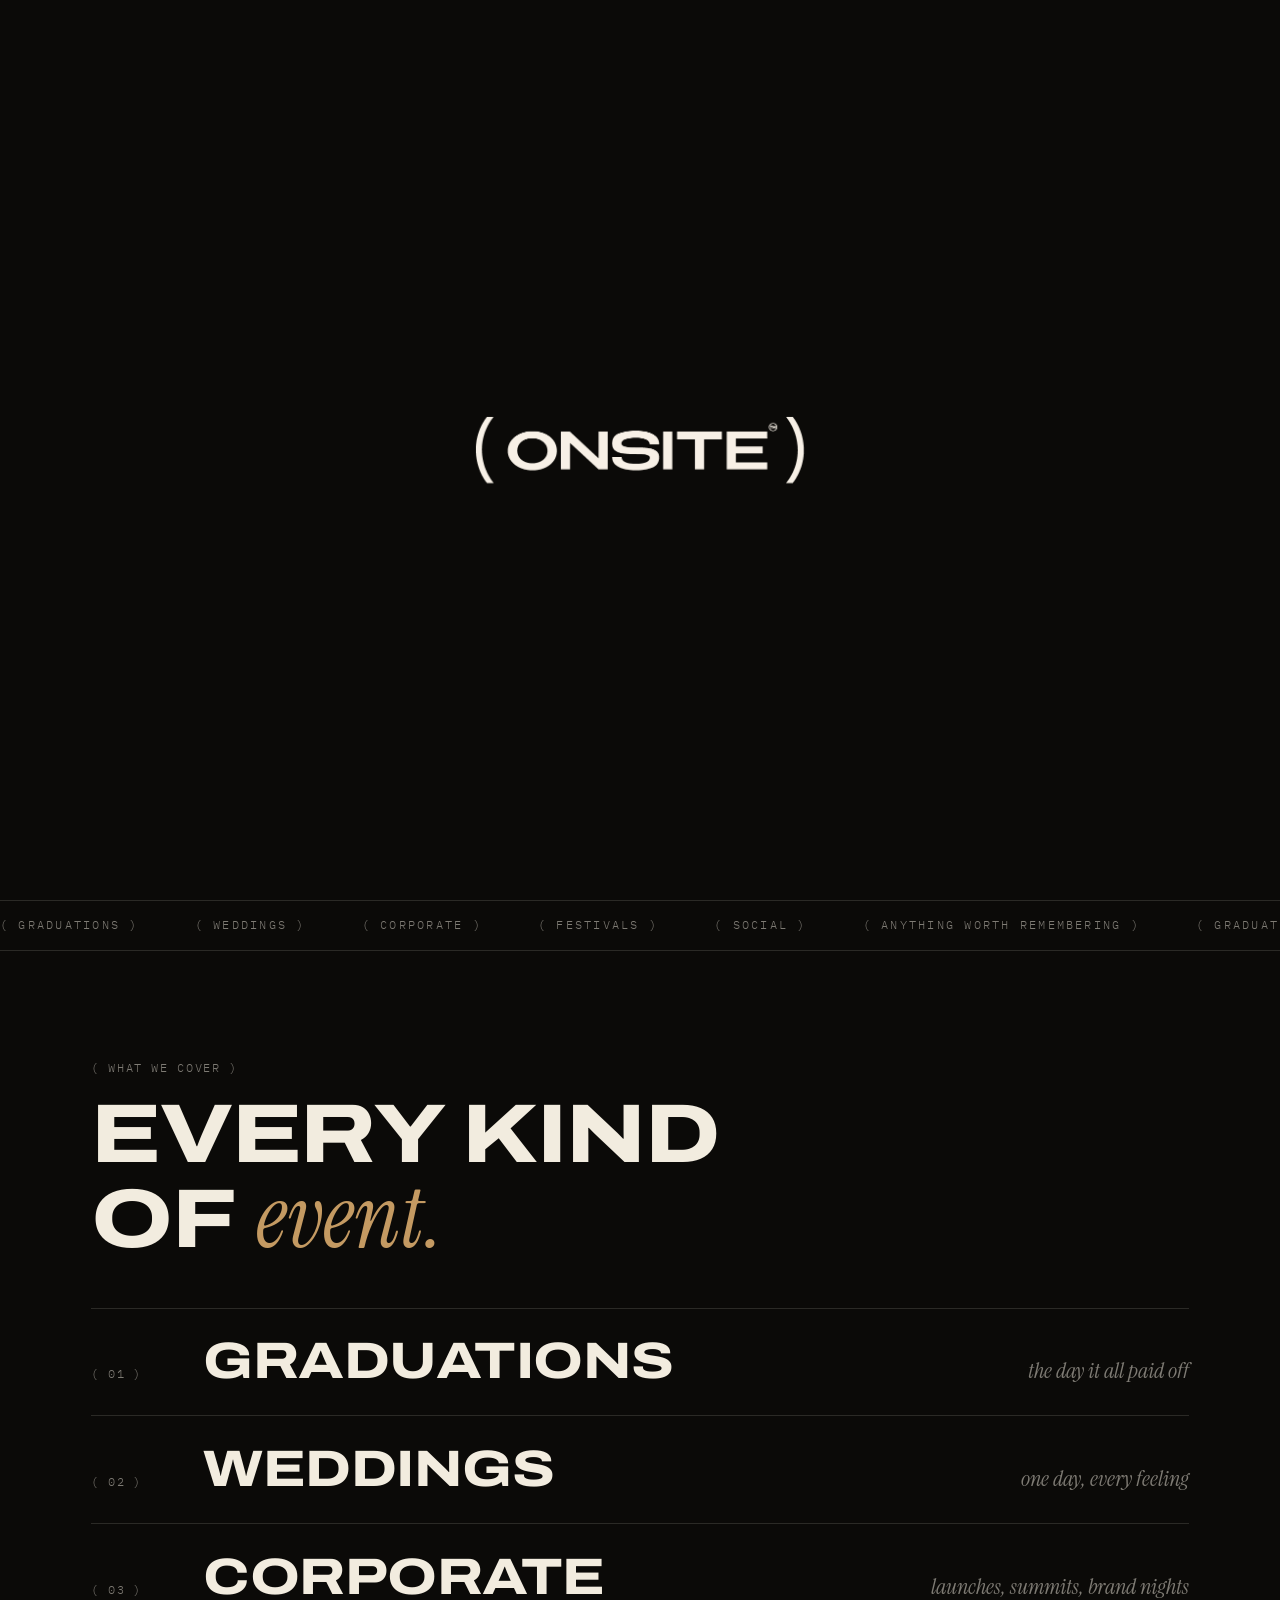
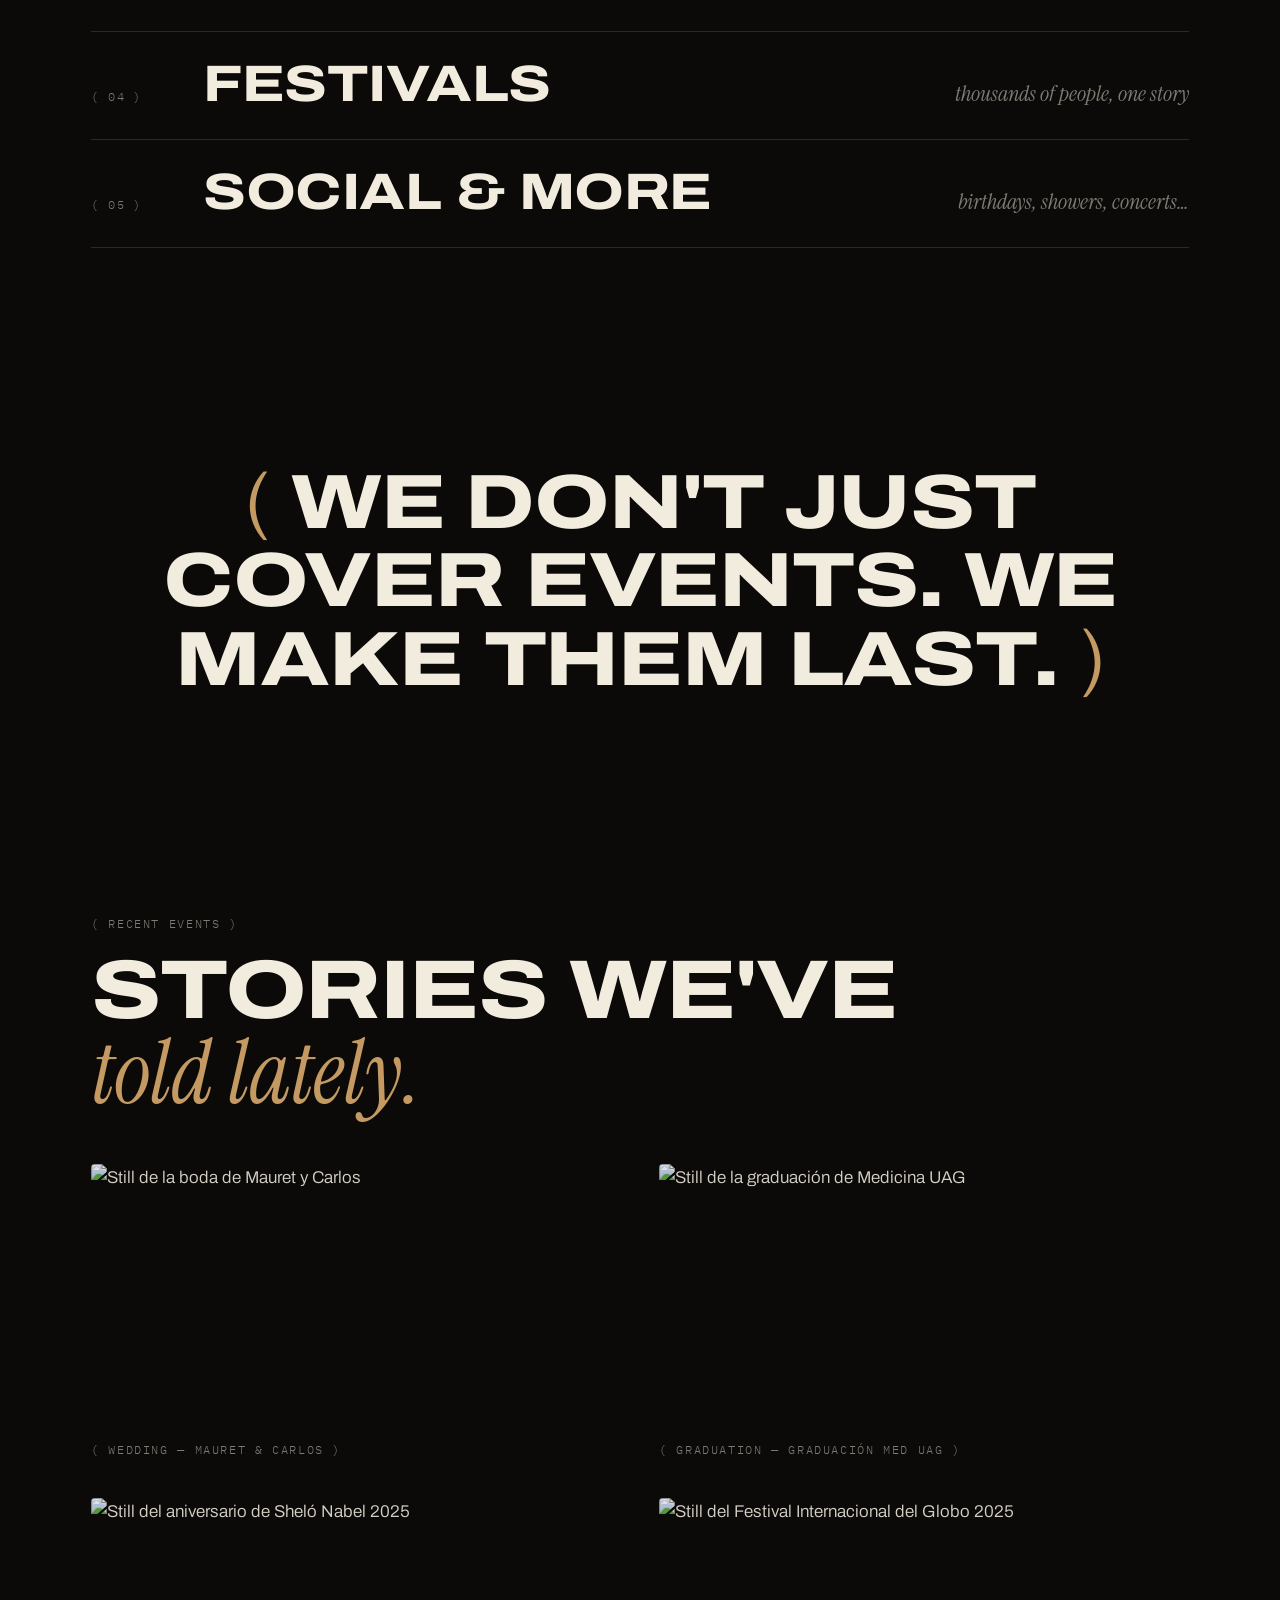
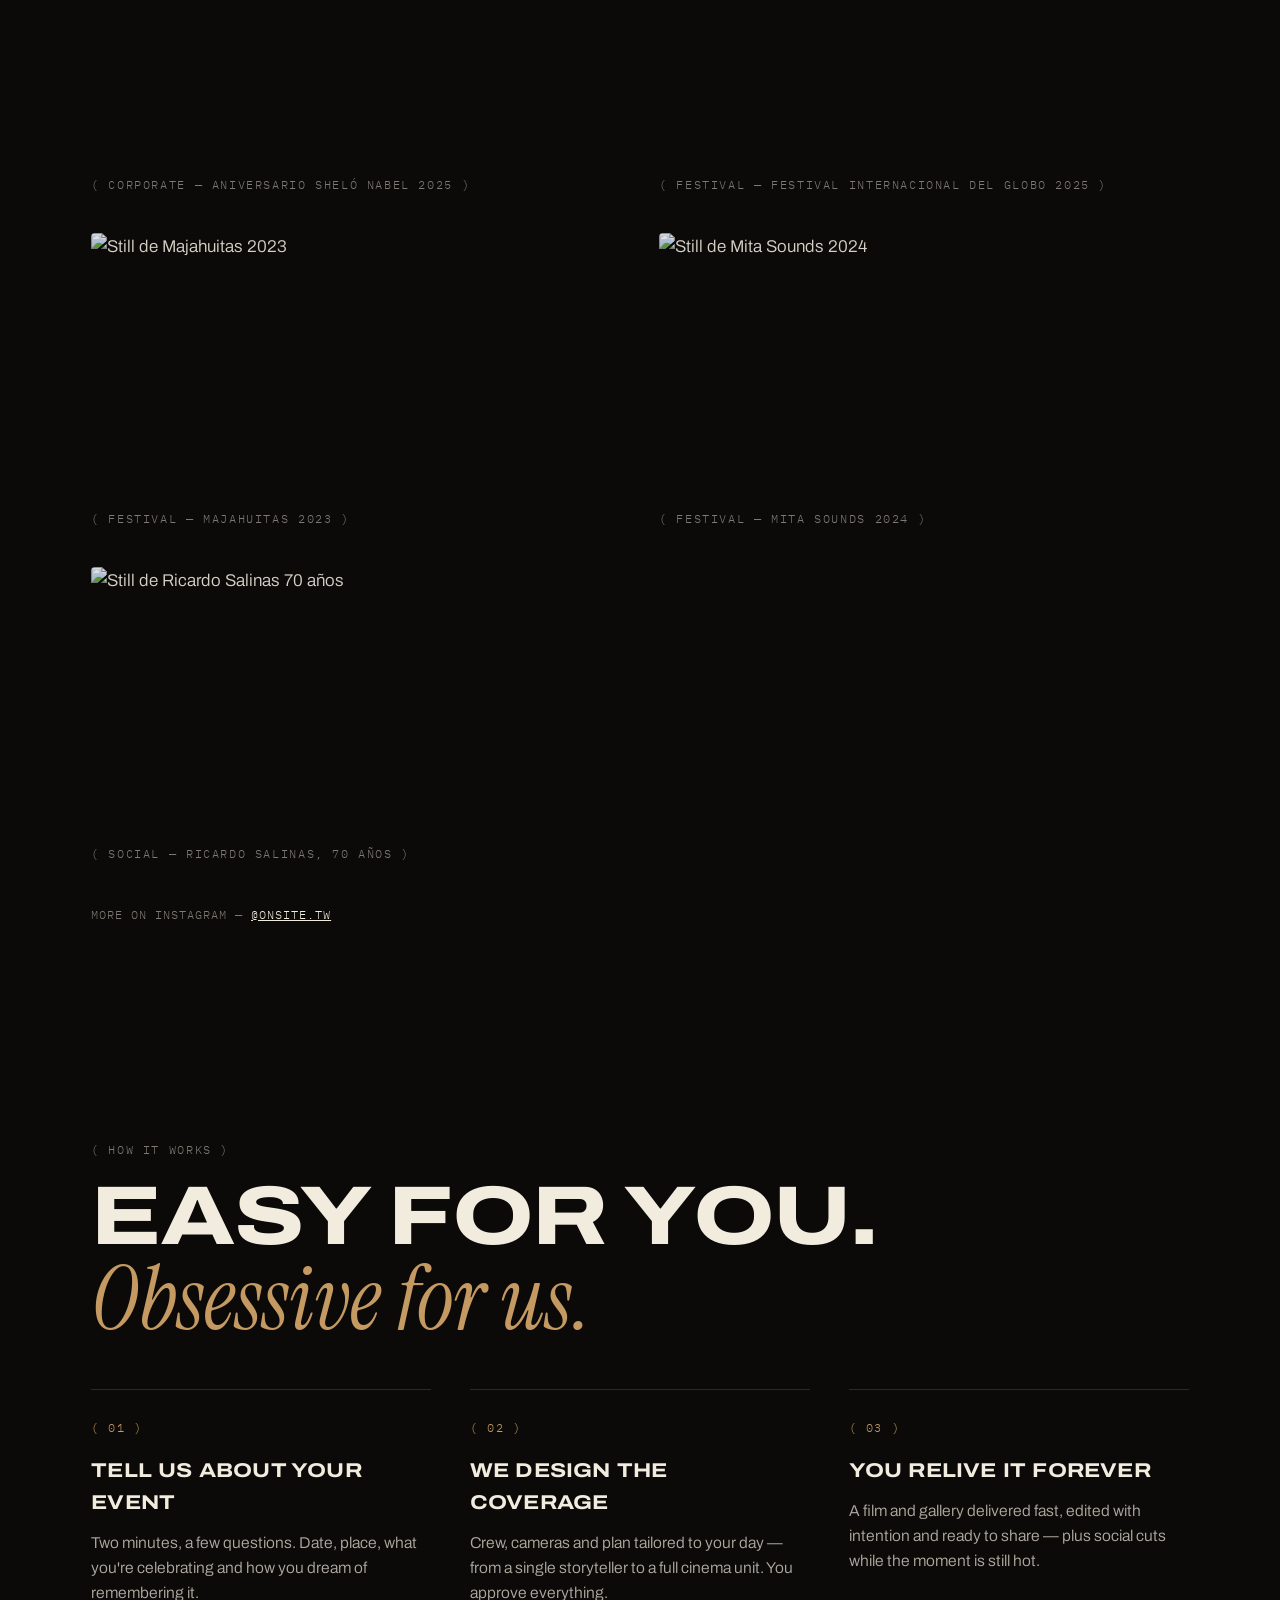
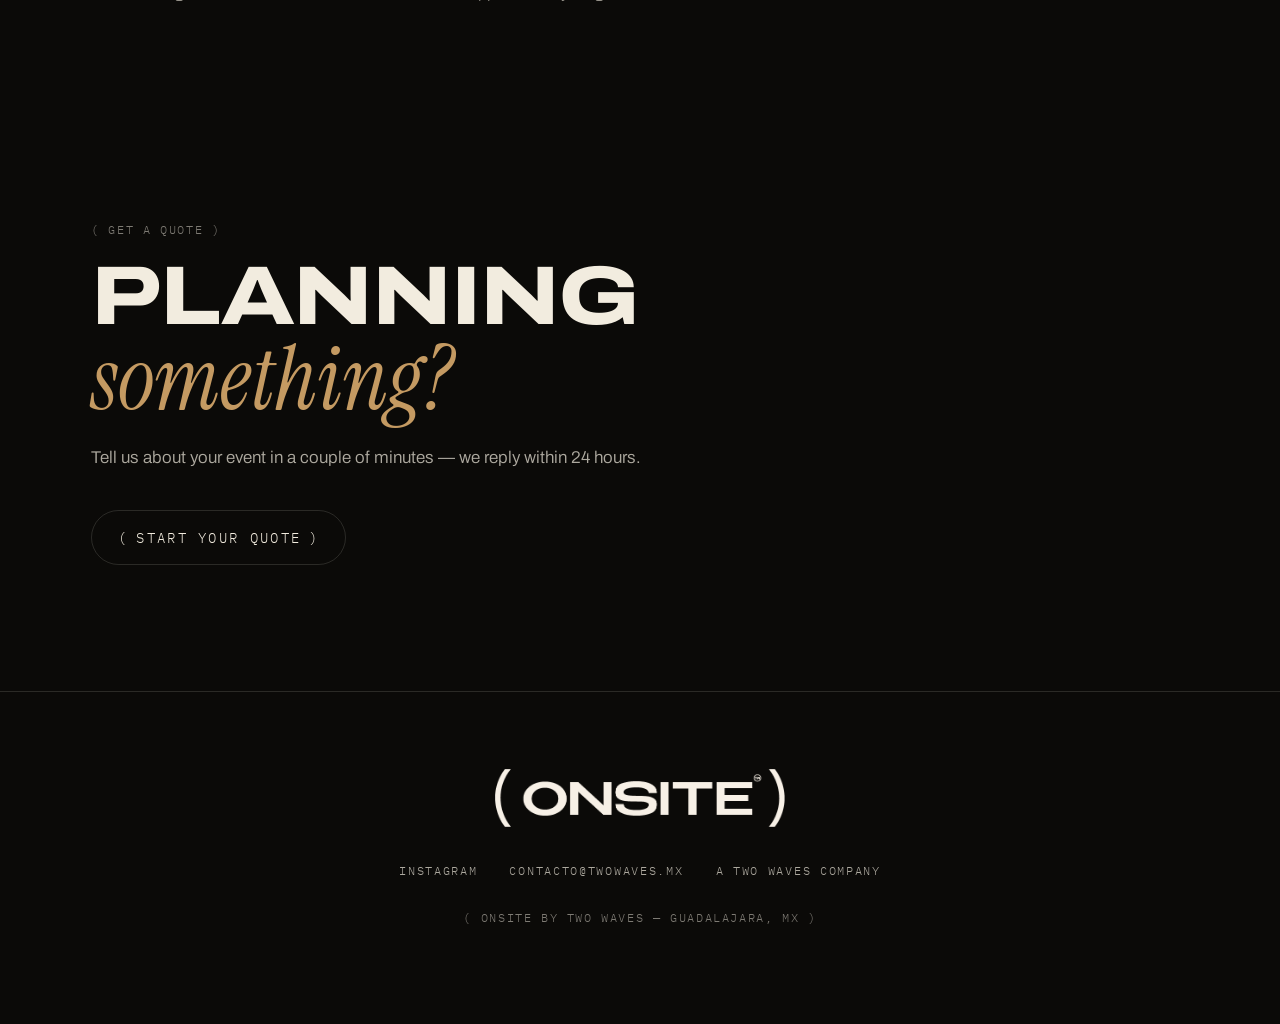
==== index.html @ 9e3ef3dd "Canonicals apuntan a la URL de producción www.twowaves.mx/onsite/ El sitio se publica como subruta d" ====
<!DOCTYPE html>
<html lang="en">
<head>
  <meta charset="UTF-8">
  <meta name="viewport" content="width=device-width, initial-scale=1.0">
  <meta name="theme-color" content="#0b0a08">
  <title>ONSITE — Event Films & Photography by Two Waves</title>
  <meta name="description" content="Transforming life's biggest moments into timeless stories. Tailored photography and videography for graduations, weddings, corporate events, festivals and celebrations. Guadalajara, MX.">
  <meta property="og:title" content="ONSITE — Event Films & Photography">
  <meta property="og:description" content="Transforming life's biggest moments into timeless stories. Graduations, weddings, corporate events, festivals & celebrations.">
  <meta property="og:type" content="website">
  <link rel="canonical" href="https://www.twowaves.mx/onsite/">
  <link rel="icon" type="image/svg+xml" href="img/favicon.svg">
  <link rel="preconnect" href="https://fonts.googleapis.com">
  <link rel="preconnect" href="https://fonts.gstatic.com" crossorigin>
  <!-- El hero abre con video de Vimeo: adelantamos los handshakes para que
       arranque antes (la precarga lo espera; ver js/main.js). -->
  <link rel="preconnect" href="https://player.vimeo.com">
  <link rel="preconnect" href="https://i.vimeocdn.com">
  <link rel="preconnect" href="https://f.vimeocdn.com">
  <link rel="dns-prefetch" href="https://player.vimeo.com">
  <!-- Es lo primero que se ve del hero: que baje antes que fuentes y JS.
       Cada pantalla adelanta el suyo: horizontal o vertical. -->
  <link rel="preload" as="image" href="https://i.vimeocdn.com/video/2180555969-d1691d8267af497bc4de1659d9a2716b8a5ce75d702e1b4c2d4fc7a61d8db7b7-d_1280?region=us"
        media="(min-width: 861px), (orientation: landscape)" fetchpriority="high">
  <link rel="preload" as="image" imagesrcset="https://i.vimeocdn.com/video/1788258850-eef01b7567a4fc4e8409b9a0d14969a8032a2446ec3d3ae67d80b50827524d7a-d_640?region=us 640w, https://i.vimeocdn.com/video/1788258850-eef01b7567a4fc4e8409b9a0d14969a8032a2446ec3d3ae67d80b50827524d7a-d_960?region=us 960w"
        imagesizes="100vw" media="(max-width: 860px) and (orientation: portrait)" fetchpriority="high">
  <link href="https://fonts.googleapis.com/css2?family=Archivo:wdth,wght@62.5..125,300..900&family=IBM+Plex+Mono&family=Instrument+Serif:ital@1&display=swap" rel="stylesheet">
  <link rel="stylesheet" href="css/estilo.css?v=7">
</head>
<body class="cargando">

  <!-- ══════════ PRECARGA: el logo original se revela del centro hacia afuera ══════════ -->
  <div class="precarga" id="precarga" aria-hidden="true">
    <img class="precarga_logo" src="img/logo-parens-cream.png" alt="">
  </div>

  <a class="saltar" href="#contenido">Skip to content</a>

  <!-- ══════════ NAVEGACIÓN ══════════ -->
  <header class="nav" id="nav">
    <a class="nav_logo" href="#" aria-label="ONSITE — home">
      <img src="img/wordmark-cream.png" alt="ONSITE">
      <span class="nav_sello">by Two Waves</span>
    </a>
    <nav class="nav_links" aria-label="Main navigation">
      <a href="#events">Events</a>
      <a href="#work">Work</a>
      <a href="#process">Process</a>
    </nav>
    <a class="boton nav_cta" href="quote.html"><span class="paren">(</span> Get a quote <span class="paren">)</span></a>
    <button class="nav_hamburguesa" aria-label="Open menu" aria-expanded="false"><i></i><i></i></button>
  </header>

  <div class="menu-movil" id="menu-movil">
    <a href="#events">Events</a>
    <a href="#work">Work</a>
    <a href="#process">Process</a>
    <a href="quote.html">Get a quote</a>
  </div>

  <main id="contenido">

    <!-- ══════════ HERO ══════════ -->
    <section class="hero">
      <!-- Escritorio: "MAURET & CARLOS" (2:1) desde el segundo 10.
           Celular vertical: el reel 9:16 de "MITA SOUNDS 2023", porque un film
           2:1 a pantalla completa en un teléfono deja ver solo el 23% del
           encuadre. Ver VIDEO_HERO en js/main.js.
           La imagen es el respaldo mientras el video arranca: cambia junto
           con el video para que no se vea un film y luego otro. -->
      <div class="hero_fondo" data-hero-fondo aria-hidden="true">
        <picture>
          <source media="(max-width: 860px) and (orientation: portrait)"
                  srcset="https://i.vimeocdn.com/video/1788258850-eef01b7567a4fc4e8409b9a0d14969a8032a2446ec3d3ae67d80b50827524d7a-d_640?region=us 640w, https://i.vimeocdn.com/video/1788258850-eef01b7567a4fc4e8409b9a0d14969a8032a2446ec3d3ae67d80b50827524d7a-d_960?region=us 960w"
                  sizes="100vw">
          <img src="https://i.vimeocdn.com/video/2180555969-d1691d8267af497bc4de1659d9a2716b8a5ce75d702e1b4c2d4fc7a61d8db7b7-d_1280?region=us" alt="" fetchpriority="high" decoding="async">
        </picture>
      </div>
      <div class="hero_contenido">
        <h1 class="hero_titulo revelar">
          Life's biggest<br>moments<span class="coma">,</span>
        </h1>
        <p class="hero_rotador revelar" aria-live="off">
          <span class="serif" data-rotador>your graduation.</span>
        </p>
        <p class="hero_sub revelar">
          Turned into timeless stories. Tailored photo &amp; film
          coverage for the days you'll want to live twice.
        </p>
        <div class="hero_acciones revelar">
          <a class="boton grande" href="quote.html"><span class="paren">(</span> Get a quote <span class="paren">)</span></a>
        </div>
      </div>
      <div class="hero_base">
        <span class="etiqueta">Guadalajara, MX — available worldwide</span>
        <span class="etiqueta hero_scroll">Scroll</span>
      </div>
    </section>

    <!-- ══════════ MARQUEE ══════════ -->
    <div class="marquee" aria-hidden="true">
      <div class="marquee_pista">
        <span>( Graduations )</span><span>( Weddings )</span><span>( Corporate )</span><span>( Festivals )</span><span>( Social )</span><span>( Anything worth remembering )</span>
        <span>( Graduations )</span><span>( Weddings )</span><span>( Corporate )</span><span>( Festivals )</span><span>( Social )</span><span>( Anything worth remembering )</span>
      </div>
    </div>

    <!-- ══════════ TIPOS DE EVENTO ══════════ -->
    <section class="eventos seccion" id="events">
      <p class="etiqueta revelar">( What we cover )</p>
      <h2 class="titulo-seccion revelar">Every kind<br>of <span class="serif">event.</span></h2>

      <ul class="eventos_lista">
        <!-- Los eventos con clip llevan data-video + data-video-aspecto + data-video-inicio.
             Los que no tienen (PLACEHOLDER) usan una miniatura del portafolio Two Waves. -->
        <li class="evento"
            data-img="https://i.vimeocdn.com/video/2180556955-6beee52b9fadb29bb6a34e0e80a979771f9bca8ddb5b38bc1e3c62b3fc87af1d-d_1280?region=us"
            data-video="1210598661"
            data-video-aspecto="1280x640"
            data-video-inicio="10">
          <div class="evento_fila">
            <span class="evento_num">( 01 )</span>
            <span class="evento_nombre">Graduations</span>
            <span class="evento_frase serif">the day it all paid off</span>
          </div>
        </li>
        <!-- Weddings muestra el clip de "MAURET & CARLOS" al pasar el cursor.
             Para darle video a otro evento: mismos tres data-video-*. -->
        <li class="evento"
            data-img="https://i.vimeocdn.com/video/2180555969-d1691d8267af497bc4de1659d9a2716b8a5ce75d702e1b4c2d4fc7a61d8db7b7-d_1280?region=us"
            data-video="1210597438"
            data-video-aspecto="1280x640"
            data-video-inicio="10">
          <div class="evento_fila">
            <span class="evento_num">( 02 )</span>
            <span class="evento_nombre">Weddings</span>
            <span class="evento_frase serif">one day, every feeling</span>
          </div>
        </li>
        <li class="evento"
            data-img="https://i.vimeocdn.com/video/2180629843-2d24c5d8c7baebec0e402907995fccf3a107cd8662c94f1c09065f3cc2c2d982-d_1280?region=us"
            data-video="1210651474"
            data-video-aspecto="1280x640"
            data-video-inicio="10">
          <div class="evento_fila">
            <span class="evento_num">( 03 )</span>
            <span class="evento_nombre">Corporate</span>
            <span class="evento_frase serif">launches, summits, brand nights</span>
          </div>
        </li>
        <li class="evento"
            data-img="https://i.vimeocdn.com/video/2180560408-4ab2845709f8171875f6485fab9d0a1d318442756d9fb75f5982b563cefb0e04-d_1280?region=us"
            data-video="1210601096"
            data-video-aspecto="1280x641"
            data-video-inicio="10">
          <div class="evento_fila">
            <span class="evento_num">( 04 )</span>
            <span class="evento_nombre">Festivals</span>
            <span class="evento_frase serif">thousands of people, one story</span>
          </div>
        </li>
        <li class="evento"
            data-img="https://i.vimeocdn.com/video/2080383136-a4d6bf9354ae227ca2fe5f4fb104303033d6dc26b3bbc28994c7f43076506f53-d_1280?region=us"
            data-video="1135144526"
            data-video-aspecto="1280x540"
            data-video-inicio="10">
          <div class="evento_fila">
            <span class="evento_num">( 05 )</span>
            <span class="evento_nombre">Social &amp; more</span>
            <span class="evento_frase serif">birthdays, showers, concerts…</span>
          </div>
        </li>
      </ul>
      <div class="evento_preview" id="evento-preview" aria-hidden="true"><img src="" alt=""></div>
    </section>

    <!-- ══════════ STATEMENT ══════════ -->
    <section class="statement seccion">
      <h2 class="statement_texto" data-palabras>( We don't just cover events. We make them last. )</h2>
    </section>

    <!-- ══════════ TRABAJOS RECIENTES ══════════ -->
    <section class="trabajos seccion" id="work">
      <p class="etiqueta revelar">( Recent events )</p>
      <h2 class="titulo-seccion revelar">Stories we've<br><span class="serif">told lately.</span></h2>

      <!-- Cada tarjeta abre el reproductor del sitio (ver MODAL en js/main.js).
           El href a Vimeo queda como respaldo si el JS no carga.
           Para sumar un film: copia un bloque y cambia id, thumb, aspecto,
           título y tipo. El thumb y la proporción los da
           https://vimeo.com/api/oembed.json?url=<link del video> -->
      <div class="trabajos_grid">
        <a class="trabajo revelar" href="https://vimeo.com/1210597438" target="_blank" rel="noopener"
           data-film data-video="1210597438" data-video-aspecto="1280x640"
           data-titulo="Mauret &amp; Carlos" data-tipo="Wedding" data-desc="Some stories are meant to be lived. Others are meant to be remembered forever.">
          <figure>
            <img src="https://i.vimeocdn.com/video/2180555969-d1691d8267af497bc4de1659d9a2716b8a5ce75d702e1b4c2d4fc7a61d8db7b7-d_1280?region=us"
                 srcset="https://i.vimeocdn.com/video/2180555969-d1691d8267af497bc4de1659d9a2716b8a5ce75d702e1b4c2d4fc7a61d8db7b7-d_640?region=us 640w, https://i.vimeocdn.com/video/2180555969-d1691d8267af497bc4de1659d9a2716b8a5ce75d702e1b4c2d4fc7a61d8db7b7-d_960?region=us 960w, https://i.vimeocdn.com/video/2180555969-d1691d8267af497bc4de1659d9a2716b8a5ce75d702e1b4c2d4fc7a61d8db7b7-d_1280?region=us 1280w"
                 sizes="(max-width: 860px) 92vw, 46vw" alt="Still de la boda de Mauret y Carlos" loading="lazy" decoding="async">
            <span class="trabajo_play" aria-hidden="true">( Play )</span>
          </figure>
          <p class="etiqueta">( Wedding — Mauret &amp; Carlos )</p>
        </a>
        <a class="trabajo revelar" href="https://vimeo.com/1210598661" target="_blank" rel="noopener"
           data-film data-video="1210598661" data-video-aspecto="1280x640"
           data-titulo="Graduación Med UAG" data-tipo="Graduation">
          <figure>
            <img src="https://i.vimeocdn.com/video/2180556955-6beee52b9fadb29bb6a34e0e80a979771f9bca8ddb5b38bc1e3c62b3fc87af1d-d_1280?region=us"
                 srcset="https://i.vimeocdn.com/video/2180556955-6beee52b9fadb29bb6a34e0e80a979771f9bca8ddb5b38bc1e3c62b3fc87af1d-d_640?region=us 640w, https://i.vimeocdn.com/video/2180556955-6beee52b9fadb29bb6a34e0e80a979771f9bca8ddb5b38bc1e3c62b3fc87af1d-d_960?region=us 960w, https://i.vimeocdn.com/video/2180556955-6beee52b9fadb29bb6a34e0e80a979771f9bca8ddb5b38bc1e3c62b3fc87af1d-d_1280?region=us 1280w"
                 sizes="(max-width: 860px) 92vw, 46vw" alt="Still de la graduación de Medicina UAG" loading="lazy" decoding="async">
            <span class="trabajo_play" aria-hidden="true">( Play )</span>
          </figure>
          <p class="etiqueta">( Graduation — Graduación Med UAG )</p>
        </a>
        <a class="trabajo revelar" href="https://vimeo.com/1210651474" target="_blank" rel="noopener"
           data-film data-video="1210651474" data-video-aspecto="1280x640"
           data-titulo="Aniversario Sheló Nabel 2025" data-tipo="Corporate" data-desc="A celebration years in the making, brought to life in one unforgettable destination. In 2025, Sheló Nabel gathered its community in Playa del Carmen to celebrate another chapter of its story.">
          <figure>
            <img src="https://i.vimeocdn.com/video/2180629843-2d24c5d8c7baebec0e402907995fccf3a107cd8662c94f1c09065f3cc2c2d982-d_1280?region=us"
                 srcset="https://i.vimeocdn.com/video/2180629843-2d24c5d8c7baebec0e402907995fccf3a107cd8662c94f1c09065f3cc2c2d982-d_640?region=us 640w, https://i.vimeocdn.com/video/2180629843-2d24c5d8c7baebec0e402907995fccf3a107cd8662c94f1c09065f3cc2c2d982-d_960?region=us 960w, https://i.vimeocdn.com/video/2180629843-2d24c5d8c7baebec0e402907995fccf3a107cd8662c94f1c09065f3cc2c2d982-d_1280?region=us 1280w"
                 sizes="(max-width: 860px) 92vw, 46vw" alt="Still del aniversario de Sheló Nabel 2025" loading="lazy" decoding="async">
            <span class="trabajo_play" aria-hidden="true">( Play )</span>
          </figure>
          <p class="etiqueta">( Corporate — Aniversario Sheló Nabel 2025 )</p>
        </a>
        <a class="trabajo revelar" href="https://vimeo.com/1210601096" target="_blank" rel="noopener"
           data-film data-video="1210601096" data-video-aspecto="1280x641"
           data-titulo="Festival Internacional del Globo 2025" data-tipo="Festival" data-desc="For a few days, the sky became the stage. Thousands of people, hundreds of balloons, and a collection of moments that could only exist here.">
          <figure>
            <img src="https://i.vimeocdn.com/video/2180560408-4ab2845709f8171875f6485fab9d0a1d318442756d9fb75f5982b563cefb0e04-d_1280?region=us"
                 srcset="https://i.vimeocdn.com/video/2180560408-4ab2845709f8171875f6485fab9d0a1d318442756d9fb75f5982b563cefb0e04-d_640?region=us 640w, https://i.vimeocdn.com/video/2180560408-4ab2845709f8171875f6485fab9d0a1d318442756d9fb75f5982b563cefb0e04-d_960?region=us 960w, https://i.vimeocdn.com/video/2180560408-4ab2845709f8171875f6485fab9d0a1d318442756d9fb75f5982b563cefb0e04-d_1280?region=us 1280w"
                 sizes="(max-width: 860px) 92vw, 46vw" alt="Still del Festival Internacional del Globo 2025" loading="lazy" decoding="async">
            <span class="trabajo_play" aria-hidden="true">( Play )</span>
          </figure>
          <p class="etiqueta">( Festival — Festival Internacional del Globo 2025 )</p>
        </a>
        <a class="trabajo revelar" href="https://vimeo.com/924251635" target="_blank" rel="noopener"
           data-film data-video="924251635" data-video-aspecto="1280x545"
           data-titulo="Majahuitas 2023" data-tipo="Festival">
          <figure>
            <img src="https://i.vimeocdn.com/video/1816990174-a5a75d66aa994804ba2319dbd4f95fcd9cb03bb168ca76a77285ab0fef09fcf6-d_1280?region=us"
                 srcset="https://i.vimeocdn.com/video/1816990174-a5a75d66aa994804ba2319dbd4f95fcd9cb03bb168ca76a77285ab0fef09fcf6-d_640?region=us 640w, https://i.vimeocdn.com/video/1816990174-a5a75d66aa994804ba2319dbd4f95fcd9cb03bb168ca76a77285ab0fef09fcf6-d_960?region=us 960w, https://i.vimeocdn.com/video/1816990174-a5a75d66aa994804ba2319dbd4f95fcd9cb03bb168ca76a77285ab0fef09fcf6-d_1280?region=us 1280w"
                 sizes="(max-width: 860px) 92vw, 46vw" alt="Still de Majahuitas 2023" loading="lazy" decoding="async">
            <span class="trabajo_play" aria-hidden="true">( Play )</span>
          </figure>
          <p class="etiqueta">( Festival — Majahuitas 2023 )</p>
        </a>
        <a class="trabajo revelar" href="https://vimeo.com/997132154" target="_blank" rel="noopener"
           data-film data-video="997132154" data-video-aspecto="1280x649"
           data-titulo="Mita Sounds 2024" data-tipo="Festival">
          <figure>
            <img src="https://i.vimeocdn.com/video/1913292777-48daef50cd2e8cb680aff6652b7b7f82f61a4415bd0ae654af1ee48de80032e2-d_1280?region=us"
                 srcset="https://i.vimeocdn.com/video/1913292777-48daef50cd2e8cb680aff6652b7b7f82f61a4415bd0ae654af1ee48de80032e2-d_640?region=us 640w, https://i.vimeocdn.com/video/1913292777-48daef50cd2e8cb680aff6652b7b7f82f61a4415bd0ae654af1ee48de80032e2-d_960?region=us 960w, https://i.vimeocdn.com/video/1913292777-48daef50cd2e8cb680aff6652b7b7f82f61a4415bd0ae654af1ee48de80032e2-d_1280?region=us 1280w"
                 sizes="(max-width: 860px) 92vw, 46vw" alt="Still de Mita Sounds 2024" loading="lazy" decoding="async">
            <span class="trabajo_play" aria-hidden="true">( Play )</span>
          </figure>
          <p class="etiqueta">( Festival — Mita Sounds 2024 )</p>
        </a>
        <a class="trabajo revelar" href="https://vimeo.com/1135144526" target="_blank" rel="noopener"
           data-film data-video="1135144526" data-video-aspecto="1280x540"
           data-titulo="Ricardo Salinas, 70 años" data-tipo="Social">
          <figure>
            <img src="https://i.vimeocdn.com/video/2080383136-a4d6bf9354ae227ca2fe5f4fb104303033d6dc26b3bbc28994c7f43076506f53-d_1280?region=us"
                 srcset="https://i.vimeocdn.com/video/2080383136-a4d6bf9354ae227ca2fe5f4fb104303033d6dc26b3bbc28994c7f43076506f53-d_640?region=us 640w, https://i.vimeocdn.com/video/2080383136-a4d6bf9354ae227ca2fe5f4fb104303033d6dc26b3bbc28994c7f43076506f53-d_960?region=us 960w, https://i.vimeocdn.com/video/2080383136-a4d6bf9354ae227ca2fe5f4fb104303033d6dc26b3bbc28994c7f43076506f53-d_1280?region=us 1280w"
                 sizes="(max-width: 860px) 92vw, 46vw" alt="Still de Ricardo Salinas 70 años" loading="lazy" decoding="async">
            <span class="trabajo_play" aria-hidden="true">( Play )</span>
          </figure>
          <p class="etiqueta">( Social — Ricardo Salinas, 70 años )</p>
        </a>
      </div>
      <p class="nota revelar">More on Instagram — <a href="https://www.instagram.com/onsite.tw/" target="_blank" rel="noopener">@onsite.tw</a></p>
    </section>

    <!-- ══════════ PROCESO ══════════ -->
    <section class="proceso seccion" id="process">
      <p class="etiqueta revelar">( How it works )</p>
      <h2 class="titulo-seccion revelar">Easy for you.<br><span class="serif">Obsessive for us.</span></h2>
      <ol class="proceso_pasos">
        <li class="paso revelar">
          <span class="paso_num etiqueta">( 01 )</span>
          <h3>Tell us about your event</h3>
          <p>Two minutes, a few questions. Date, place, what you're celebrating and how you dream of remembering it.</p>
        </li>
        <li class="paso revelar">
          <span class="paso_num etiqueta">( 02 )</span>
          <h3>We design the coverage</h3>
          <p>Crew, cameras and plan tailored to your day — from a single storyteller to a full cinema unit. You approve everything.</p>
        </li>
        <li class="paso revelar">
          <span class="paso_num etiqueta">( 03 )</span>
          <h3>You relive it forever</h3>
          <p>A film and gallery delivered fast, edited with intention and ready to share — plus social cuts while the moment is still hot.</p>
        </li>
      </ol>
    </section>

    <!-- ══════════ CIERRE → PÁGINA DE COTIZACIÓN ══════════ -->
    <section class="cierre seccion" id="quote">
      <p class="etiqueta revelar">( Get a quote )</p>
      <h2 class="titulo-seccion revelar">Planning<br><span class="serif">something?</span></h2>
      <p class="cierre_sub revelar">
        Tell us about your event in a couple of minutes — we reply within 24 hours.
      </p>
      <a class="boton grande revelar" href="quote.html"><span class="paren">(</span> Start your quote <span class="paren">)</span></a>
    </section>
  </main>

  <!-- ══════════ REPRODUCTOR ══════════ -->
  <dialog class="reproductor" id="reproductor">
    <div class="reproductor_fondo" data-cerrar-repro></div>
    <div class="reproductor_contenido">
      <button class="reproductor_cerrar" data-cerrar-repro><span class="paren">(</span> Close ✕ <span class="paren">)</span></button>
      <div class="reproductor_caja">
        <div class="reproductor_marco" data-marco></div>
        <div class="reproductor_info">
          <h3 class="reproductor_titulo" data-repro-titulo></h3>
          <div class="reproductor_columnas">
            <div class="reproductor_meta">
              <span class="etiqueta">Event</span>
              <span class="reproductor_tipo" data-repro-tipo></span>
            </div>
            <p class="reproductor_desc" data-repro-desc></p>
          </div>
        </div>
      </div>
    </div>
  </dialog>

  <!-- ══════════ WHATSAPP FLOTANTE ══════════ -->
  <a class="whats" href="https://wa.me/523331290485?text=Hi!%20I'd%20like%20a%20quote%20for%20my%20event%20(found%20you%20on%20twowaves.mx/onsite)" target="_blank" rel="noopener" aria-label="Chat on WhatsApp">
    <svg viewBox="0 0 24 24" fill="currentColor" aria-hidden="true"><path d="M12 2a10 10 0 0 0-8.6 15.1L2 22l5-1.3A10 10 0 1 0 12 2zm0 18.2a8.2 8.2 0 0 1-4.2-1.1l-.3-.2-3 .8.8-2.9-.2-.3A8.2 8.2 0 1 1 12 20.2zm4.5-6.1c-.2-.1-1.5-.7-1.7-.8-.2-.1-.4-.1-.6.1-.2.2-.6.8-.8 1-.1.2-.3.2-.5.1a6.7 6.7 0 0 1-3.4-3c-.3-.4 0-.5.2-.7l.4-.5c.1-.2.1-.3 0-.5l-.8-1.9c-.2-.5-.4-.4-.6-.4h-.5c-.2 0-.5.1-.7.3-.9.9-1.2 2.2-.2 3.9a12 12 0 0 0 4.6 4.3c1.7.8 2.4.8 3.2.7.5-.1 1.5-.6 1.7-1.2.2-.6.2-1.1.1-1.2l-.4-.2z"/></svg>
  </a>

  <!-- ══════════ FOOTER ══════════ -->
  <footer class="footer">
    <img class="footer_logo" src="img/logo-parens-cream.png" alt="( ONSITE )">
    <div class="footer_links">
      <a href="https://www.instagram.com/onsite.tw/" target="_blank" rel="noopener">Instagram</a>
      <a href="mailto:contacto@twowaves.mx">contacto@twowaves.mx</a>
      <a href="https://www.twowaves.mx" target="_blank" rel="noopener">A Two Waves company</a>
    </div>
    <p class="footer_firma etiqueta">( ONSITE by Two Waves — Guadalajara, MX )</p>
  </footer>

  <script src="js/main.js"></script>
</body>
</html>
---- css/estilo.css ----
/* ═══════════════════════════════════════════════
   ONSITE — event films & photography · by Two Waves
   Oscuro, cálido, editorial. Crema sobre negro,
   wordmark extendida y motivo de paréntesis.
   ═══════════════════════════════════════════════ */

:root {
  --negro: #0b0a08;
  --negro-2: #14110d;
  --crema: #f2ecdf;
  --crema-70: rgba(242, 236, 223, 0.7);
  --crema-50: rgba(242, 236, 223, 0.5);
  --ambar: #c49a62;
  --linea: rgba(242, 236, 223, 0.14);
  --mono: "IBM Plex Mono", monospace;
  --sans: "Archivo", sans-serif;
  --serif: "Instrument Serif", serif;
  --ancho: 1200px;
  --margen: clamp(1.25rem, 4vw, 4rem);
}

* { margin: 0; padding: 0; box-sizing: border-box; }
html { scroll-behavior: smooth; }

body {
  background: var(--negro);
  color: var(--crema);
  font-family: var(--sans);
  font-weight: 340;
  font-size: 1.0625rem;
  line-height: 1.6;
  -webkit-font-smoothing: antialiased;
  overflow-x: hidden;
}
body.cargando { overflow: hidden; }
body.menu-abierto { overflow: hidden; }

::selection { background: var(--crema); color: var(--negro); }

/* grano de película sobre todo el sitio (estático: animarlo
   repinta toda la pantalla y traba el scroll) */
body::after {
  content: "";
  position: fixed;
  inset: 0;
  pointer-events: none;
  z-index: 90;
  opacity: 0.05;
  background-image: url("data:image/svg+xml,%3Csvg xmlns='http://www.w3.org/2000/svg' width='300' height='300'%3E%3Cfilter id='n'%3E%3CfeTurbulence type='fractalNoise' baseFrequency='0.9' numOctaves='2'/%3E%3C/filter%3E%3Crect width='300' height='300' filter='url(%23n)'/%3E%3C/svg%3E");
}

img { max-width: 100%; display: block; }
a { color: inherit; }
button { font: inherit; color: inherit; background: none; border: 0; cursor: pointer; }

.saltar {
  position: absolute; left: -999px; top: 0; z-index: 200;
  background: var(--crema); color: var(--negro); padding: 0.6rem 1rem;
}
.saltar:focus { left: 0; }

/* ── tipografía base ─────────────────────────── */
.etiqueta {
  font-family: var(--mono);
  font-size: 0.72rem;
  letter-spacing: 0.14em;
  text-transform: uppercase;
  color: var(--crema-50);
}
.etiqueta a { color: var(--crema-70); }

.serif {
  font-family: var(--serif);
  font-style: italic;
  font-weight: 400;
  text-transform: none;
  letter-spacing: 0;
}

.titulo-seccion {
  font-variation-settings: "wdth" 122;
  font-weight: 780;
  font-size: clamp(2.6rem, 6.5vw, 5.2rem);
  line-height: 0.96;
  text-transform: uppercase;
  letter-spacing: -0.015em;
  margin: 1.1rem 0 3rem;
}
.titulo-seccion .serif { font-size: 1.06em; color: var(--ambar); }

.seccion {
  max-width: var(--ancho);
  margin: 0 auto;
  padding: clamp(5rem, 12vh, 9rem) var(--margen);
}

.nota { font-family: var(--mono); font-size: 0.78rem; letter-spacing: 0.08em; color: var(--crema-50); text-transform: uppercase; }
.nota a { color: var(--crema); }

/* ── botones con paréntesis ──────────────────── */
.boton {
  display: inline-flex;
  align-items: center;
  gap: 0.55em;
  font-family: var(--mono);
  font-size: 0.8rem;
  letter-spacing: 0.16em;
  text-transform: uppercase;
  color: var(--crema);
  text-decoration: none;
  padding: 0.85em 1.4em;
  border: 1px solid var(--linea);
  border-radius: 99px;
  transition: background 0.35s, color 0.35s, border-color 0.35s;
  white-space: nowrap;
}
.boton .paren { transition: transform 0.35s cubic-bezier(0.2, 0.9, 0.3, 1.2); }
.boton:hover { background: var(--crema); color: var(--negro); border-color: var(--crema); }
.boton:hover .paren:first-child { transform: translateX(-0.35em); }
.boton:hover .paren:last-child { transform: translateX(0.35em); }
.boton.grande { font-size: 0.9rem; padding: 1.05em 1.8em; }

.enlace-flecha {
  font-family: var(--mono);
  font-size: 0.8rem;
  letter-spacing: 0.14em;
  text-transform: uppercase;
  text-decoration: none;
  color: var(--crema-70);
  border-bottom: 1px solid transparent;
  transition: color 0.3s, border-color 0.3s;
}
.enlace-flecha:hover { color: var(--crema); border-color: var(--crema-50); }

/* ── precarga ────────────────────────────────── */
.precarga {
  position: fixed;
  inset: 0;
  z-index: 150;
  background: var(--negro);
  display: grid;
  place-items: center;
  transition: opacity 0.7s ease 0.1s, visibility 0.7s ease 0.1s;
}
.precarga.fuera { opacity: 0; visibility: hidden; }
/* El logo original, intacto: se revela del centro hacia afuera, así los
   paréntesis entran al final sin deformar ni recomponer la marca.
   Al terminar respira, porque la precarga se queda mientras el video del
   hero arranca y un logo fijo varios segundos parece pantalla trabada. */
.precarga_logo {
  width: min(340px, 62vw);
  height: auto;
  opacity: 0;
  clip-path: inset(0 50% 0 50%);
  animation:
    logo-revela 1.5s cubic-bezier(0.5, 0, 0.15, 1) 0.25s forwards,
    logo-respira 2.4s ease-in-out 1.9s infinite;
}
@keyframes logo-revela {
  0% { opacity: 0; clip-path: inset(0 50% 0 50%); }
  18% { opacity: 1; }
  100% { opacity: 1; clip-path: inset(0 0 0 0); }
}
@keyframes logo-respira {
  0%, 100% { opacity: 1; }
  50% { opacity: 0.45; }
}

/* ── navegación ──────────────────────────────── */
.nav {
  position: fixed;
  top: 0; left: 0; right: 0;
  z-index: 100;
  display: flex;
  align-items: center;
  gap: 2rem;
  padding: 1.1rem var(--margen);
  transition: background 0.4s, backdrop-filter 0.4s, padding 0.4s;
}
.nav.pegada {
  background: rgba(11, 10, 8, 0.82);
  backdrop-filter: blur(14px);
  -webkit-backdrop-filter: blur(14px);
  padding-top: 0.75rem;
  padding-bottom: 0.75rem;
  border-bottom: 1px solid rgba(242, 236, 223, 0.06);
}
.nav_logo { display: flex; align-items: baseline; gap: 0.7rem; text-decoration: none; }
.nav_logo img { height: 16px; width: auto; }
.nav_sello {
  font-family: var(--mono);
  font-size: 0.62rem;
  letter-spacing: 0.12em;
  text-transform: uppercase;
  color: var(--crema-50);
}
.nav_links { display: flex; gap: 1.6rem; margin-left: auto; }
.nav_links a {
  font-family: var(--mono);
  font-size: 0.74rem;
  letter-spacing: 0.14em;
  text-transform: uppercase;
  text-decoration: none;
  color: var(--crema-70);
  transition: color 0.3s;
}
.nav_links a:hover { color: var(--crema); }
.nav_hamburguesa { display: none; flex-direction: column; gap: 6px; padding: 6px; margin-left: auto; }
.nav_hamburguesa i { width: 26px; height: 1.5px; background: var(--crema); transition: transform 0.35s, opacity 0.35s; }
body.menu-abierto .nav_hamburguesa i:first-child { transform: translateY(4px) rotate(45deg); }
body.menu-abierto .nav_hamburguesa i:last-child { transform: translateY(-3.5px) rotate(-45deg); }

.menu-movil {
  position: fixed;
  inset: 0;
  z-index: 95;
  background: var(--negro);
  display: grid;
  place-content: center;
  gap: 1.2rem;
  text-align: center;
  opacity: 0;
  visibility: hidden;
  transition: opacity 0.4s, visibility 0.4s;
}
body.menu-abierto .menu-movil { opacity: 1; visibility: visible; }
.menu-movil a {
  font-variation-settings: "wdth" 120;
  font-weight: 720;
  font-size: 2rem;
  text-transform: uppercase;
  text-decoration: none;
}

/* ── hero ────────────────────────────────────── */
.hero {
  position: relative;
  min-height: 100svh;
  display: flex;
  flex-direction: column;
  justify-content: center;
  padding: 7rem var(--margen) 5.5rem;
  overflow: hidden;
}
.hero_fondo { position: absolute; inset: 0; z-index: -1; }
/* el <picture> es solo el envoltorio que elige póster: que no estorbe al layout */
.hero_fondo picture { display: contents; }
.hero_fondo img {
  width: 100%;
  height: 100%;
  object-fit: cover;
  filter: brightness(0.42) saturate(0.9) contrast(1.05);
  will-change: transform;
  animation: kenburns 26s ease-in-out infinite alternate;
}
/* el hero se pausa cuando sale de pantalla (js) para no repintar de fondo */
.hero.dormido .hero_fondo img { animation-play-state: paused; will-change: auto; }
/* con el video ya reproduciendo, la imagen de respaldo deja de animarse */
.hero.video-listo .hero_fondo img { animation: none; will-change: auto; }

/* video de fondo: recorte tipo "cover" (el iframe siempre sobra por un lado) */
.hero_video {
  position: absolute;
  top: 50%;
  left: 50%;
  transform: translate(-50%, -50%);
  border: 0;
  pointer-events: none;
  opacity: 0;
  filter: brightness(0.42) saturate(0.9) contrast(1.05);
  transition: opacity 1.2s ease;
}
.hero_video.visible { opacity: 1; }
@keyframes kenburns {
  from { transform: scale(1) translateY(0); }
  to { transform: scale(1.09) translateY(-1.5%); }
}
.hero_fondo::after {
  content: "";
  position: absolute;
  inset: 0;
  background:
    radial-gradient(120% 90% at 50% 30%, transparent 40%, rgba(11, 10, 8, 0.75) 100%),
    linear-gradient(to bottom, rgba(11, 10, 8, 0.55), transparent 30%, transparent 62%, var(--negro) 100%);
}
.hero_contenido { max-width: var(--ancho); margin: 0 auto; width: 100%; }
.hero_titulo {
  font-variation-settings: "wdth" 123;
  font-weight: 800;
  font-size: clamp(2.4rem, 6.6vw, 5.4rem);
  line-height: 0.94;
  text-transform: uppercase;
  letter-spacing: -0.018em;
}
.hero_titulo .coma { color: var(--ambar); }
.hero_rotador {
  font-size: clamp(1.7rem, 4.1vw, 3.4rem);
  line-height: 1.05;
  margin-top: 0.5rem;
  min-height: 1.2em;
}
.hero_rotador .serif { display: inline-block; color: var(--ambar); }
.hero_rotador .serif.saliendo { animation: rota-sale 0.45s ease forwards; }
.hero_rotador .serif.entrando { animation: rota-entra 0.55s ease forwards; }
@keyframes rota-sale { to { opacity: 0; transform: translateY(-0.4em); filter: blur(4px); } }
@keyframes rota-entra { from { opacity: 0; transform: translateY(0.4em); filter: blur(4px); } to { opacity: 1; transform: none; filter: none; } }
/* ancho alineado con el título grande; balance reparte las líneas parejas al envolver */
.hero_sub { max-width: 46em; margin-top: 1.8rem; color: var(--crema-70); text-wrap: balance; }
.hero_acciones { display: flex; align-items: center; gap: 1.8rem; margin-top: 2.4rem; flex-wrap: wrap; }
.hero_base {
  position: absolute;
  left: 0; right: 0; bottom: 0;
  display: flex;
  justify-content: space-between;
  align-items: center;
  max-width: var(--ancho);
  margin: 0 auto;
  padding: 0 var(--margen) 1.4rem;
}
.hero_scroll { animation: late 2.6s ease-in-out infinite; }
@keyframes late { 0%, 100% { opacity: 0.5; } 50% { opacity: 1; } }

/* ── marquee ─────────────────────────────────── */
.marquee {
  border-top: 1px solid var(--linea);
  border-bottom: 1px solid var(--linea);
  overflow: hidden;
  padding: 0.9rem 0;
}
.marquee_pista {
  display: flex;
  gap: 3.5rem;
  width: max-content;
  animation: marquee 32s linear infinite;
}
/* fuera de pantalla se para: animarlo sin que nadie lo vea traba el scroll */
.marquee.dormido .marquee_pista { animation-play-state: paused; }
.marquee_pista span {
  font-family: var(--mono);
  font-size: 0.78rem;
  letter-spacing: 0.18em;
  text-transform: uppercase;
  color: var(--crema-50);
  white-space: nowrap;
}
@keyframes marquee { to { transform: translateX(-50%); } }

/* ── tipos de evento ─────────────────────────── */
.eventos { position: relative; }
.eventos_lista { list-style: none; border-top: 1px solid var(--linea); }
.evento { border-bottom: 1px solid var(--linea); }
.evento_fila {
  display: grid;
  grid-template-columns: 5.5rem 1fr auto;
  align-items: baseline;
  gap: 1.5rem;
  width: 100%;
  text-align: left;
  padding: 1.7rem 0;
  transition: padding 0.35s;
}
.evento_fila:hover { padding-left: 0.8rem; }
.evento_num { font-family: var(--mono); font-size: 0.75rem; letter-spacing: 0.12em; color: var(--crema-50); }
.evento_nombre {
  font-variation-settings: "wdth" 121;
  font-weight: 760;
  font-size: clamp(1.7rem, 4.2vw, 3.2rem);
  line-height: 1;
  text-transform: uppercase;
  letter-spacing: -0.01em;
  transition: color 0.3s;
}
.evento_frase { font-size: clamp(1rem, 2vw, 1.35rem); color: var(--crema-50); transition: color 0.3s; }
.evento_fila:hover .evento_frase { color: var(--ambar); }

/* imagen/clip flotante que sigue al cursor (solo desktop con hover).
   Siempre horizontal y a nivel. Los eventos con video le pasan la
   proporción del clip en --ar-caja, así se ve completo y sin recorte. */
.evento_preview {
  position: fixed;
  z-index: 60;
  width: min(26vw, 380px);
  aspect-ratio: var(--ar-caja, 16 / 9);
  pointer-events: none;
  opacity: 0;
  transform: scale(0.94);
  transition: opacity 0.3s, transform 0.3s;
  border-radius: 4px;
  overflow: hidden;
}
.evento_preview.visible { opacity: 1; transform: scale(1); }
.evento_preview img { width: 100%; height: 100%; object-fit: cover; filter: saturate(0.92) contrast(1.04) brightness(0.92); }
/* el clip entra encima de la imagen cuando ya está reproduciendo */
.evento_preview_video {
  position: absolute;
  inset: 0;
  width: 100%;
  height: 100%;
  border: 0;
  pointer-events: none;
  opacity: 0;
  transition: opacity 0.45s ease;
  filter: saturate(0.92) contrast(1.04) brightness(0.92);
}
.evento_preview_video.visible { opacity: 1; }

/* ── statement ───────────────────────────────── */
.statement { text-align: center; position: relative; }
.statement_texto {
  font-variation-settings: "wdth" 122;
  font-weight: 790;
  font-size: clamp(2.2rem, 6vw, 4.8rem);
  line-height: 1.02;
  text-transform: uppercase;
  letter-spacing: -0.015em;
  max-width: 15em;
  margin: 0 auto;
}
.statement_texto .palabra {
  display: inline-block;
  opacity: 0.13;
  transition: opacity 0.5s ease;
}
.statement_texto .palabra.encendida { opacity: 1; }
/* los paréntesis que envuelven la frase, en ámbar y peso ligero */
.statement_texto .palabra:first-child,
.statement_texto .palabra:last-child {
  color: var(--ambar);
  font-weight: 300;
  font-variation-settings: "wdth" 100;
}

/* ── trabajos ────────────────────────────────── */
.trabajos_grid {
  display: grid;
  grid-template-columns: repeat(2, 1fr);
  gap: clamp(1.2rem, 3vw, 2.4rem);
  margin-bottom: 2.6rem;
}
.trabajo { text-decoration: none; }
/* 2:1 como los films: se ven casi sin recorte */
.trabajo figure {
  aspect-ratio: 2 / 1;
  overflow: hidden;
  border-radius: 4px;
  margin-bottom: 0.8rem;
}
.trabajo img {
  width: 100%;
  height: 100%;
  object-fit: cover;
  filter: saturate(0.9) brightness(0.88);
  transition: transform 0.8s cubic-bezier(0.2, 0.6, 0.2, 1), filter 0.5s;
}
.trabajo:hover img { transform: scale(1.045); filter: saturate(1) brightness(1); }
.trabajo .etiqueta { transition: color 0.3s; }
.trabajo:hover .etiqueta { color: var(--crema); }
.trabajo:nth-child(even) { transform: translateY(clamp(1rem, 4vw, 3rem)); }

/* ── reproductor (mismo patrón que twowaves.mx) ── */
.reproductor {
  border: 0;
  padding: 0;
  background: transparent;
  max-width: none;
  max-height: none;
  width: 100%;
  height: 100%;
  outline: none;
  overflow: hidden;
}
.reproductor::backdrop { background: transparent; }
.reproductor_fondo {
  position: fixed;
  inset: 0;
  background: rgba(11, 10, 8, 0.92);
  backdrop-filter: blur(10px);
  -webkit-backdrop-filter: blur(10px);
  opacity: 0;
  transition: opacity 0.4s ease;
}
/* el flotante de WhatsApp se transparentaba sobre el reproductor */
body.repro-abierto .whats { opacity: 0; pointer-events: none; }
.whats { transition: background 0.3s, color 0.3s, transform 0.3s, opacity 0.3s; }
.reproductor_contenido {
  position: fixed;
  inset: 0;
  display: grid;
  place-items: center;
  padding: clamp(3.5rem, 8vh, 5rem) clamp(1rem, 4vw, 4rem) clamp(1rem, 4vw, 3rem);
  overflow-y: auto;
}
.reproductor_caja {
  width: min(1100px, 100%);
  opacity: 0;
  transform: translateY(14px) scale(0.985);
  transition: opacity 0.45s ease, transform 0.45s cubic-bezier(0.2, 0.7, 0.3, 1);
}
.reproductor[open] .reproductor_fondo { opacity: 1; }
.reproductor[open] .reproductor_caja { opacity: 1; transform: none; }
.reproductor.cerrando .reproductor_fondo,
.reproductor.cerrando .reproductor_caja { opacity: 0; }

.reproductor_marco {
  position: relative;
  width: 100%;
  /* cada film trae su proporción: no lo encajonamos en 16/9 */
  aspect-ratio: var(--ar-film, 16 / 9);
  max-height: 72svh;
  margin-inline: auto;
  border-radius: 4px;
  overflow: hidden;
  background: #000;
  box-shadow: 0 40px 120px rgba(0, 0, 0, 0.6);
}
.reproductor_marco iframe { position: absolute; inset: 0; width: 100%; height: 100%; border: 0; }

.reproductor_info { display: grid; gap: 1.1rem; margin-top: 1.4rem; }
.reproductor_titulo {
  font-variation-settings: "wdth" 120;
  font-weight: 760;
  font-size: clamp(1.4rem, 3.2vw, 2.4rem);
  line-height: 1;
  text-transform: uppercase;
  letter-spacing: -0.01em;
}
.reproductor_columnas {
  display: flex;
  justify-content: space-between;
  align-items: flex-start;
  gap: clamp(1.5rem, 4vw, 4rem);
  flex-wrap: wrap;
}
.reproductor_meta { display: grid; gap: 0.35rem; flex-shrink: 0; }
.reproductor_tipo {
  font-family: var(--mono);
  font-size: 0.85rem;
  letter-spacing: 0.1em;
  text-transform: uppercase;
  color: var(--ambar);
}
.reproductor_desc { font-size: 0.92rem; line-height: 1.55; max-width: 48ch; color: var(--crema-70); }
.reproductor_desc:empty { display: none; }
.reproductor_cerrar {
  position: fixed;
  top: clamp(1rem, 3vw, 2rem);
  right: clamp(1rem, 3vw, 2rem);
  z-index: 2;
  display: inline-flex;
  align-items: center;
  gap: 0.5em;
  font-family: var(--mono);
  font-size: 0.78rem;
  letter-spacing: 0.14em;
  text-transform: uppercase;
  color: var(--crema-70);
  padding: 0.7em 1.1em;
  border: 1px solid var(--linea);
  border-radius: 99px;
  transition: background 0.3s, color 0.3s, border-color 0.3s;
}
.reproductor_cerrar:hover { background: var(--crema); color: var(--negro); border-color: var(--crema); }

/* aviso de "play" sobre la miniatura */
.trabajo figure { position: relative; }
.trabajo_play {
  position: absolute;
  left: 50%;
  top: 50%;
  transform: translate(-50%, -50%) scale(0.9);
  font-family: var(--mono);
  font-size: 0.78rem;
  letter-spacing: 0.16em;
  text-transform: uppercase;
  color: var(--crema);
  padding: 0.7em 1.2em;
  border: 1px solid rgba(242, 236, 223, 0.5);
  border-radius: 99px;
  backdrop-filter: blur(6px);
  background: rgba(11, 10, 8, 0.35);
  opacity: 0;
  transition: opacity 0.35s, transform 0.35s cubic-bezier(0.2, 0.7, 0.3, 1);
  pointer-events: none;
}
.trabajo:hover .trabajo_play,
.trabajo:focus-visible .trabajo_play { opacity: 1; transform: translate(-50%, -50%) scale(1); }

@media (prefers-reduced-motion: reduce) {
  .reproductor_fondo, .reproductor_caja { transition: none; }
}

/* ── proceso ─────────────────────────────────── */
.proceso_pasos {
  list-style: none;
  display: grid;
  grid-template-columns: repeat(3, 1fr);
  gap: clamp(1.5rem, 3vw, 3rem);
  counter-reset: paso;
}
.paso { border-top: 1px solid var(--linea); padding-top: 1.4rem; }
.paso_num { color: var(--ambar); }
.paso h3 {
  font-variation-settings: "wdth" 118;
  font-weight: 720;
  font-size: 1.25rem;
  text-transform: uppercase;
  letter-spacing: 0.01em;
  margin: 0.9rem 0 0.7rem;
}
.paso p { color: var(--crema-70); font-size: 0.98rem; }

/* ── cierre de la portada → página de cotización ── */
.cierre { padding-bottom: clamp(6rem, 14vh, 10rem); }
.cierre_sub { color: var(--crema-70); max-width: 34em; margin: -1.6rem 0 2.4rem; }

/* ── página de cotización (quote.html) ───────── */
.pagina-simple { display: flex; flex-direction: column; min-height: 100svh; }
.nav--simple { position: sticky; background: var(--negro); border-bottom: 1px solid var(--linea); }
.nav_atras { margin-left: auto; }
.footer--simple { border-top: 1px solid var(--linea); padding: 2rem var(--margen); margin-top: auto; }

.quote {
  width: 100%;
  max-width: 780px;
  margin: 0 auto;
  padding: clamp(3rem, 9vh, 6rem) var(--margen) clamp(4rem, 10vh, 7rem);
}
.quote_intro { margin-bottom: 2.6rem; }
.quote_titulo {
  font-variation-settings: "wdth" 122;
  font-weight: 780;
  font-size: clamp(2.2rem, 5.4vw, 3.8rem);
  line-height: 0.98;
  text-transform: uppercase;
  letter-spacing: -0.015em;
  margin: 1rem 0 1.1rem;
}
.quote_titulo .serif { font-size: 1.06em; color: var(--ambar); }
.quote_sub { color: var(--crema-70); max-width: 34em; }
.quote_nota { margin-top: 1.6rem; text-align: center; }
.quote_nota a { color: var(--crema); border-bottom: 1px solid var(--crema-50); text-decoration: none; }
.flujo {
  background: var(--negro-2);
  border: 1px solid var(--linea);
  border-radius: 8px;
  padding: clamp(1.6rem, 4vw, 3rem);
  position: relative;
}
.flujo_progreso {
  position: absolute;
  top: 0; left: 0; right: 0;
  height: 2px;
  background: rgba(242, 236, 223, 0.08);
  border-radius: 8px 8px 0 0;
  overflow: hidden;
}
.flujo_fill {
  display: block;
  height: 100%;
  width: 16%;
  background: var(--ambar);
  transition: width 0.45s cubic-bezier(0.4, 0, 0.2, 1);
}
.flujo_paso { display: none; min-height: 9.5rem; }
.flujo_paso.activa { display: block; animation: paso-entra 0.45s ease; }
@keyframes paso-entra { from { opacity: 0; transform: translateY(10px); } }
.flujo_paso label,
.flujo_pregunta {
  display: block;
  font-variation-settings: "wdth" 118;
  font-weight: 680;
  font-size: 1.3rem;
  text-transform: uppercase;
  letter-spacing: 0.01em;
  margin-bottom: 1.1rem;
}
.flujo_paso label small { font-family: var(--mono); font-size: 0.62em; font-weight: 400; text-transform: none; letter-spacing: 0.05em; color: var(--crema-50); }
.flujo_paso input,
.flujo_paso textarea {
  width: 100%;
  background: transparent;
  border: 0;
  border-bottom: 1px solid var(--linea);
  color: var(--crema);
  font-family: var(--sans);
  font-size: 1.15rem;
  padding: 0.6rem 0;
  outline: none;
  transition: border-color 0.3s;
  resize: vertical;
}
.flujo_paso input + input { margin-top: 1rem; }
.flujo_paso input:focus,
.flujo_paso textarea:focus { border-color: var(--ambar); }
.flujo_paso input::placeholder,
.flujo_paso textarea::placeholder { color: rgba(242, 236, 223, 0.3); }
.flujo_paso input.invalido,
.flujo_paso textarea.invalido { border-color: #c96f4a; }

.chips { display: flex; flex-wrap: wrap; gap: 0.7rem; }
.chip input { position: absolute; opacity: 0; pointer-events: none; }
.chip span {
  display: inline-block;
  font-family: var(--mono);
  font-size: 0.8rem;
  letter-spacing: 0.1em;
  text-transform: uppercase;
  padding: 0.7em 1.3em;
  border: 1px solid var(--linea);
  border-radius: 99px;
  cursor: pointer;
  transition: background 0.3s, color 0.3s, border-color 0.3s;
}
.chip:hover span { border-color: var(--crema-50); }
.chip input:checked + span { background: var(--crema); color: var(--negro); border-color: var(--crema); }
.chip input:focus-visible + span { outline: 2px solid var(--ambar); outline-offset: 2px; }

.flujo_controles { display: flex; align-items: center; gap: 1rem; margin-top: 1.6rem; }
.flujo_atras {
  font-size: 1.1rem;
  color: var(--crema-50);
  padding: 0.4rem 0.7rem;
  transition: color 0.3s, transform 0.3s;
  visibility: hidden;
}
.flujo_atras.visible { visibility: visible; }
.flujo_atras:hover { color: var(--crema); transform: translateX(-3px); }
.flujo_enviar { display: none; }
.flujo.final .flujo_siguiente { display: none; }
.flujo.final .flujo_enviar { display: inline-flex; }
.flujo_estado { font-family: var(--mono); font-size: 0.78rem; letter-spacing: 0.08em; color: var(--ambar); margin-top: 1rem; min-height: 1.2em; }

/* ── modal gracias ───────────────────────────── */
.modal {
  position: fixed;
  inset: 0;
  z-index: 140;
  display: grid;
  place-items: center;
  background: rgba(11, 10, 8, 0.85);
  backdrop-filter: blur(8px);
  padding: var(--margen);
}
.modal[hidden] { display: none; }
.modal_caja {
  background: var(--negro-2);
  border: 1px solid var(--linea);
  border-radius: 8px;
  padding: clamp(2rem, 5vw, 3.5rem);
  max-width: 460px;
  text-align: center;
  display: grid;
  gap: 1.1rem;
  justify-items: center;
}
.modal_caja h3 {
  font-variation-settings: "wdth" 122;
  font-weight: 780;
  font-size: 2rem;
  text-transform: uppercase;
}
.modal_caja h3 .serif { color: var(--ambar); }
.modal_caja p { color: var(--crema-70); }

/* ── whatsapp flotante ───────────────────────── */
.whats {
  position: fixed;
  right: 1.4rem;
  bottom: 1.4rem;
  z-index: 110;
  width: 52px;
  height: 52px;
  display: grid;
  place-items: center;
  border-radius: 50%;
  background: var(--negro-2);
  border: 1px solid var(--linea);
  color: var(--crema);
  transition: background 0.3s, color 0.3s, transform 0.3s;
}
.whats svg { width: 24px; height: 24px; }
.whats:hover { background: var(--crema); color: var(--negro); transform: translateY(-3px); }

/* ── footer ──────────────────────────────────── */
.footer {
  border-top: 1px solid var(--linea);
  text-align: center;
  padding: clamp(3.5rem, 8vh, 6rem) var(--margen) 6rem;
  display: grid;
  gap: 1.8rem;
  justify-items: center;
}
.footer_logo { width: min(300px, 60vw); }
.footer_links { display: flex; gap: 2rem; flex-wrap: wrap; justify-content: center; }
.footer_links a {
  font-family: var(--mono);
  font-size: 0.76rem;
  letter-spacing: 0.14em;
  text-transform: uppercase;
  text-decoration: none;
  color: var(--crema-70);
  transition: color 0.3s;
}
.footer_links a:hover { color: var(--crema); }

/* ── reveals al hacer scroll ─────────────────── */
.revelar {
  opacity: 0;
  transform: translateY(26px);
  transition: opacity 0.8s ease, transform 0.8s cubic-bezier(0.2, 0.6, 0.2, 1);
}
.revelar.visto { opacity: 1; transform: none; }

/* ── responsive ──────────────────────────────── */
@media (max-width: 860px) {
  .nav_links, .nav_cta { display: none; }
  .nav_hamburguesa { display: flex; }
  .evento_fila { grid-template-columns: 3.4rem 1fr; }
  .evento_frase { display: none; }
  .evento_preview { display: none; }
  .trabajos_grid { grid-template-columns: 1fr; }
  .trabajo:nth-child(even) { transform: none; }
  .proceso_pasos { grid-template-columns: 1fr; }
  .hero_base { padding-bottom: 1rem; }
}

@media (prefers-reduced-motion: reduce) {
  html { scroll-behavior: auto; }
  body::after, .hero_fondo img, .marquee_pista, .hero_scroll { animation: none; }
  .revelar { transition: none; opacity: 1; transform: none; }
  .statement_texto .palabra { opacity: 1; }
  .precarga_logo { animation: none; opacity: 1; clip-path: none; }
}
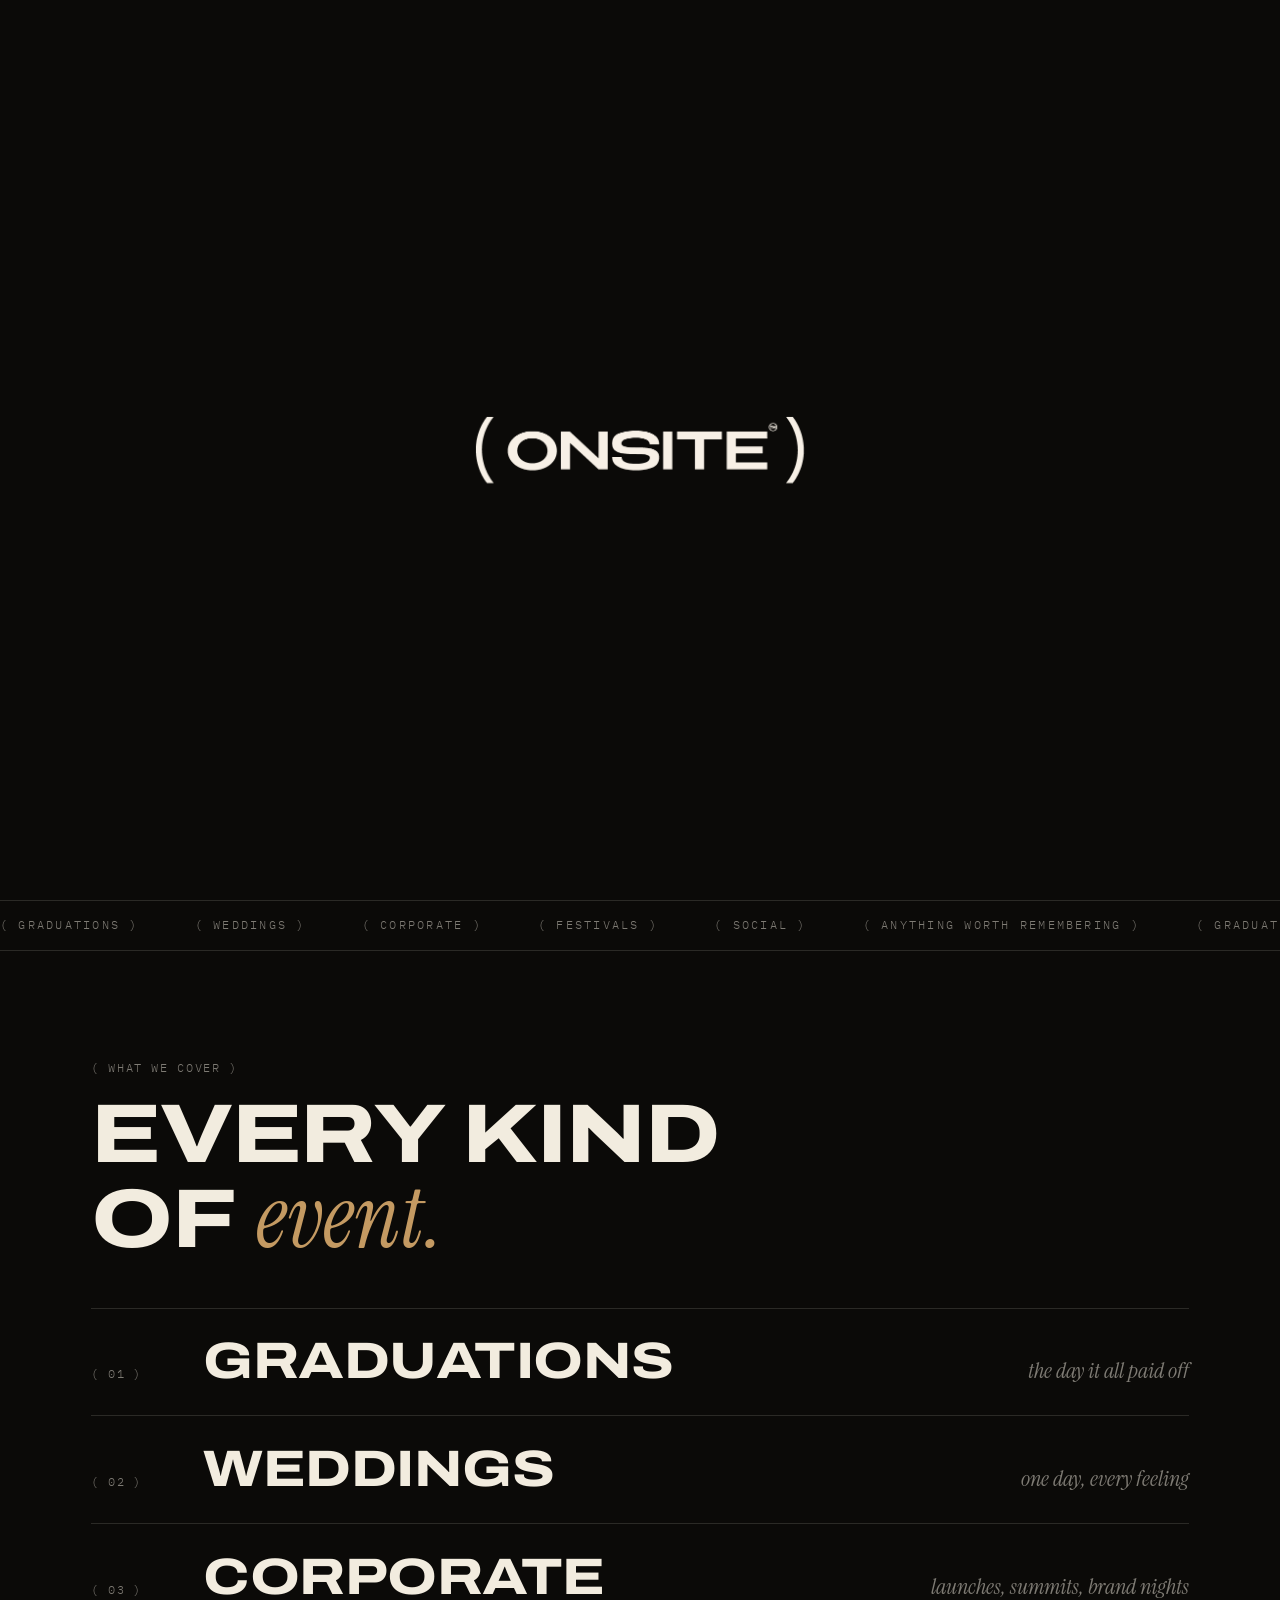
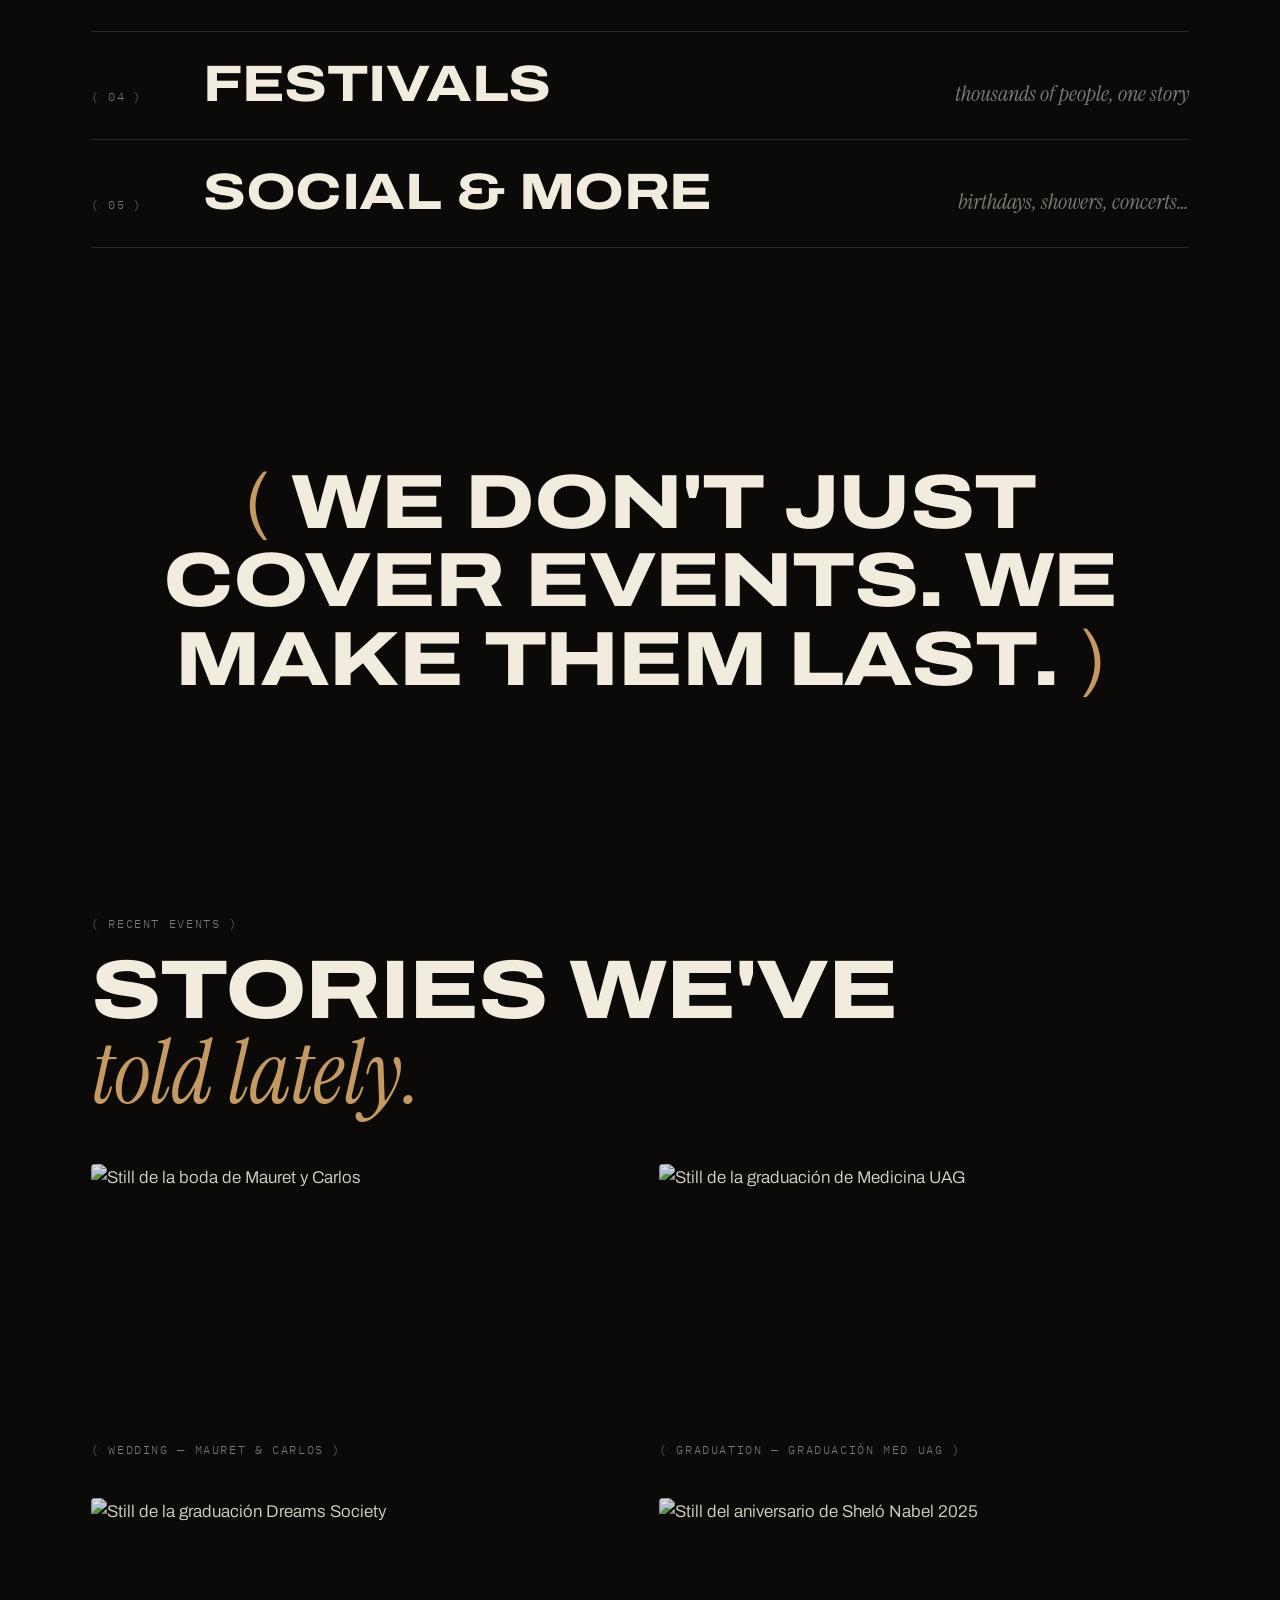
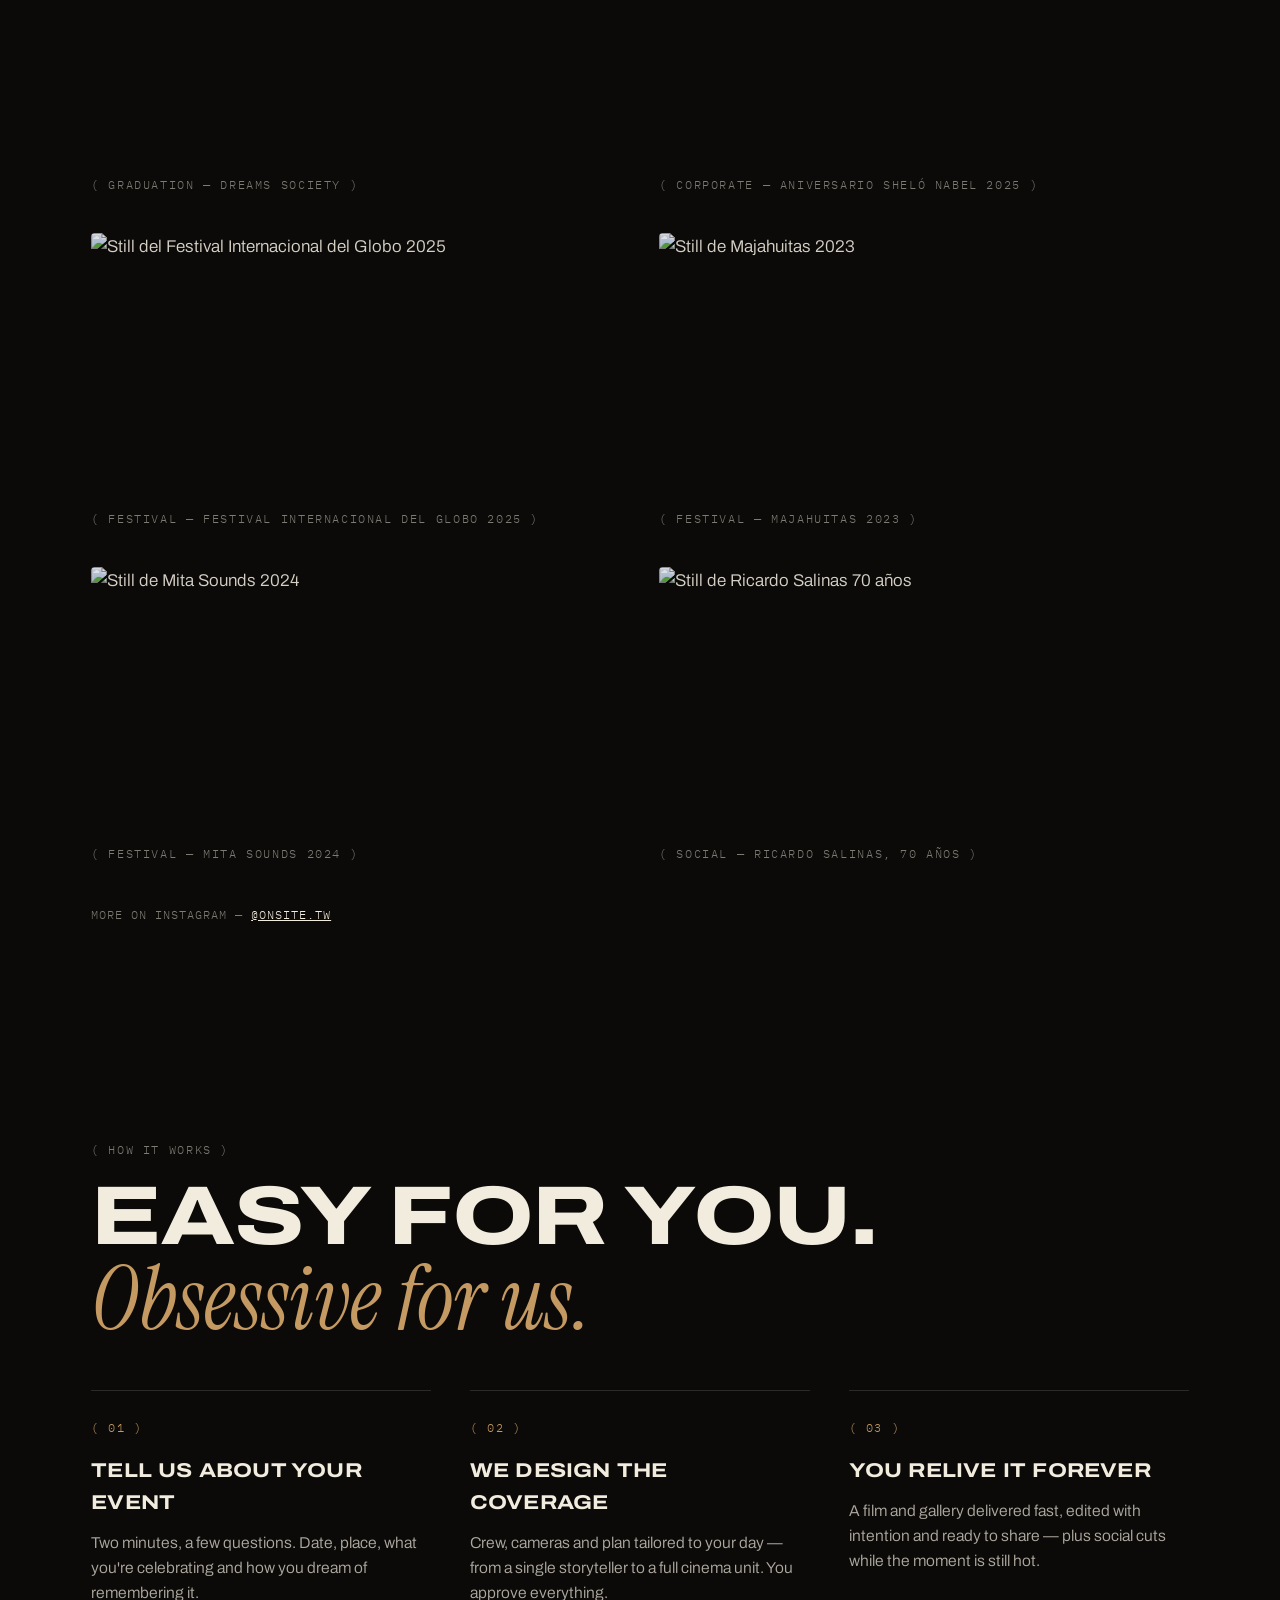
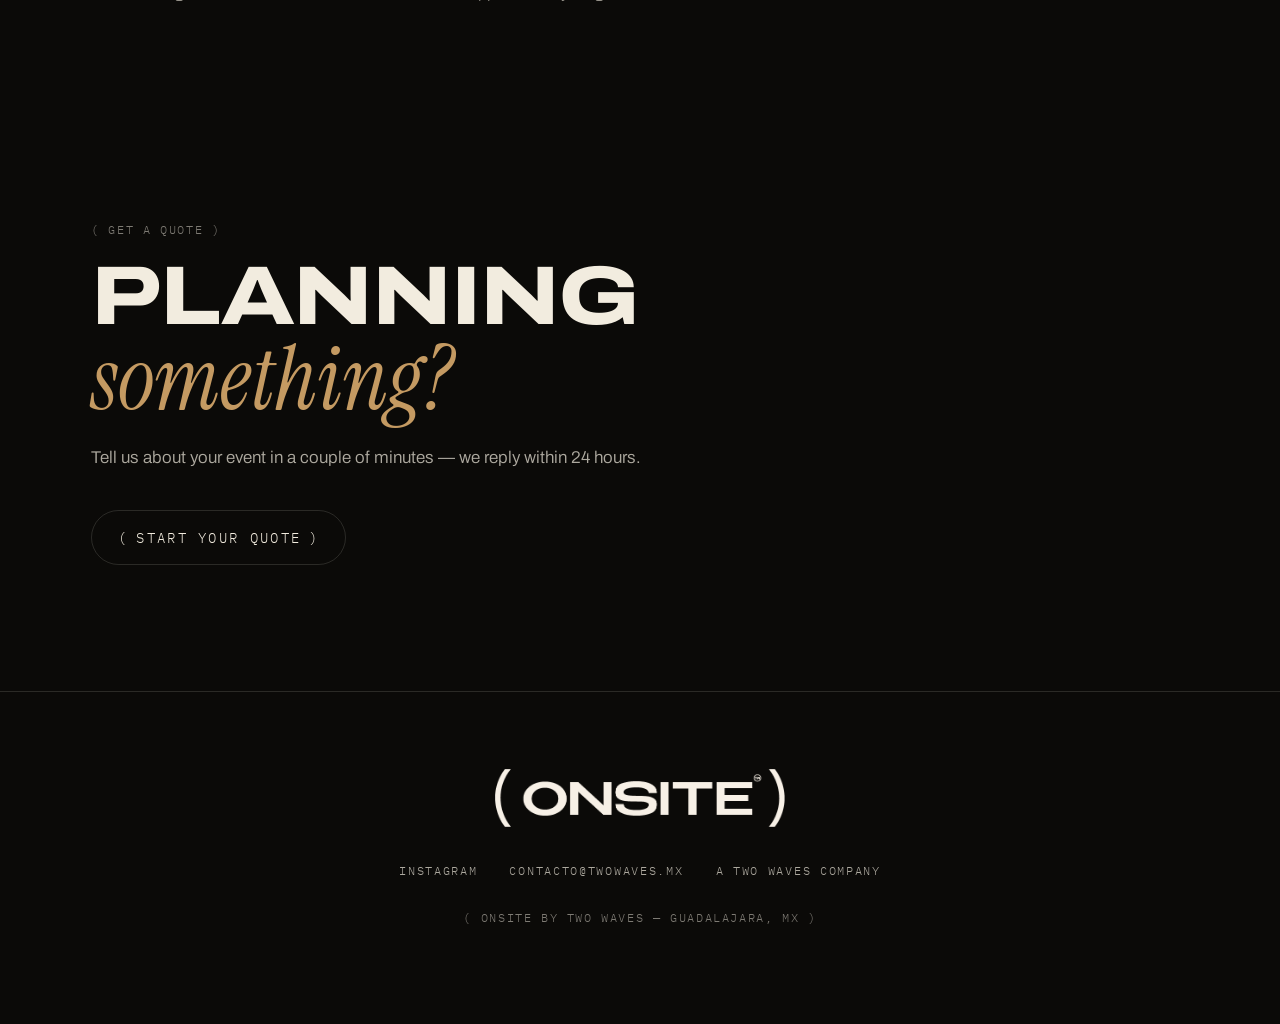
==== commit da044662: "Galería: sumar "DREAMS SOCIETY GRADUATION FILM" (Vimeo 1058801912) en graduaciones Segunda tarjeta d" ====
--- a/index.html
+++ b/index.html
@@ -26,7 +26,7 @@
   <link rel="preload" as="image" imagesrcset="https://i.vimeocdn.com/video/1788258850-eef01b7567a4fc4e8409b9a0d14969a8032a2446ec3d3ae67d80b50827524d7a-d_640?region=us 640w, https://i.vimeocdn.com/video/1788258850-eef01b7567a4fc4e8409b9a0d14969a8032a2446ec3d3ae67d80b50827524d7a-d_960?region=us 960w"
         imagesizes="100vw" media="(max-width: 860px) and (orientation: portrait)" fetchpriority="high">
   <link href="https://fonts.googleapis.com/css2?family=Archivo:wdth,wght@62.5..125,300..900&family=IBM+Plex+Mono&family=Instrument+Serif:ital@1&display=swap" rel="stylesheet">
-  <link rel="stylesheet" href="css/estilo.css?v=7">
+  <link rel="stylesheet" href="css/estilo.css?v=9">
 </head>
 <body class="cargando">
 
@@ -213,6 +213,17 @@
           </figure>
           <p class="etiqueta">( Graduation — Graduación Med UAG )</p>
         </a>
+        <a class="trabajo revelar" href="https://vimeo.com/1058801912" target="_blank" rel="noopener"
+           data-film data-video="1058801912" data-video-aspecto="1280x653"
+           data-titulo="Dreams Society Graduation Film" data-tipo="Graduation">
+          <figure>
+            <img src="https://i.vimeocdn.com/video/1985027412-ebf6207bc77036d21474bb67ea59abf0ffd3e5293d2e3f289ea10f8c81c9edea-d_1280?region=us"
+                 srcset="https://i.vimeocdn.com/video/1985027412-ebf6207bc77036d21474bb67ea59abf0ffd3e5293d2e3f289ea10f8c81c9edea-d_640?region=us 640w, https://i.vimeocdn.com/video/1985027412-ebf6207bc77036d21474bb67ea59abf0ffd3e5293d2e3f289ea10f8c81c9edea-d_960?region=us 960w, https://i.vimeocdn.com/video/1985027412-ebf6207bc77036d21474bb67ea59abf0ffd3e5293d2e3f289ea10f8c81c9edea-d_1280?region=us 1280w"
+                 sizes="(max-width: 860px) 92vw, 46vw" alt="Still de la graduación Dreams Society" loading="lazy" decoding="async">
+            <span class="trabajo_play" aria-hidden="true">( Play )</span>
+          </figure>
+          <p class="etiqueta">( Graduation — Dreams Society )</p>
+        </a>
         <a class="trabajo revelar" href="https://vimeo.com/1210651474" target="_blank" rel="noopener"
            data-film data-video="1210651474" data-video-aspecto="1280x640"
            data-titulo="Aniversario Sheló Nabel 2025" data-tipo="Corporate" data-desc="A celebration years in the making, brought to life in one unforgettable destination. In 2025, Sheló Nabel gathered its community in Playa del Carmen to celebrate another chapter of its story.">
@@ -343,6 +354,6 @@
     <p class="footer_firma etiqueta">( ONSITE by Two Waves — Guadalajara, MX )</p>
   </footer>
 
-  <script src="js/main.js"></script>
+  <script src="js/main.js?v=9"></script>
 </body>
 </html>
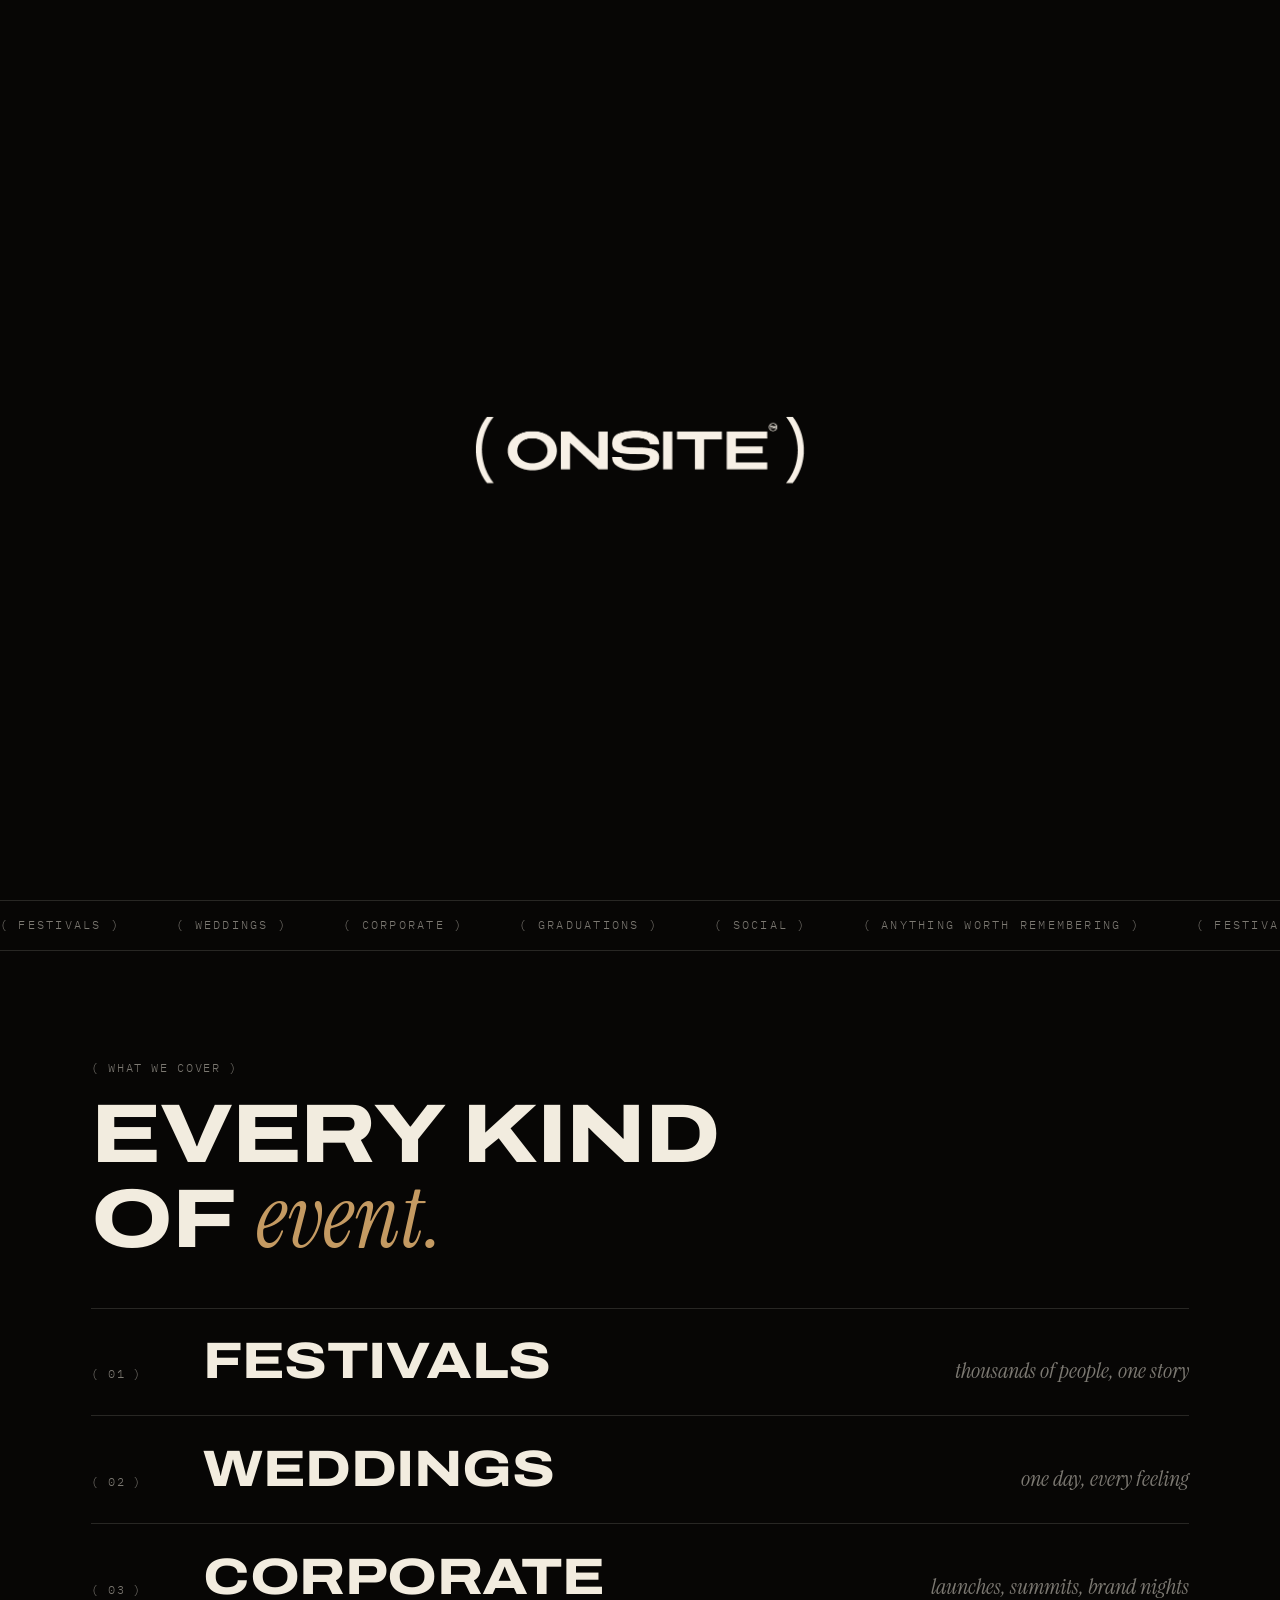
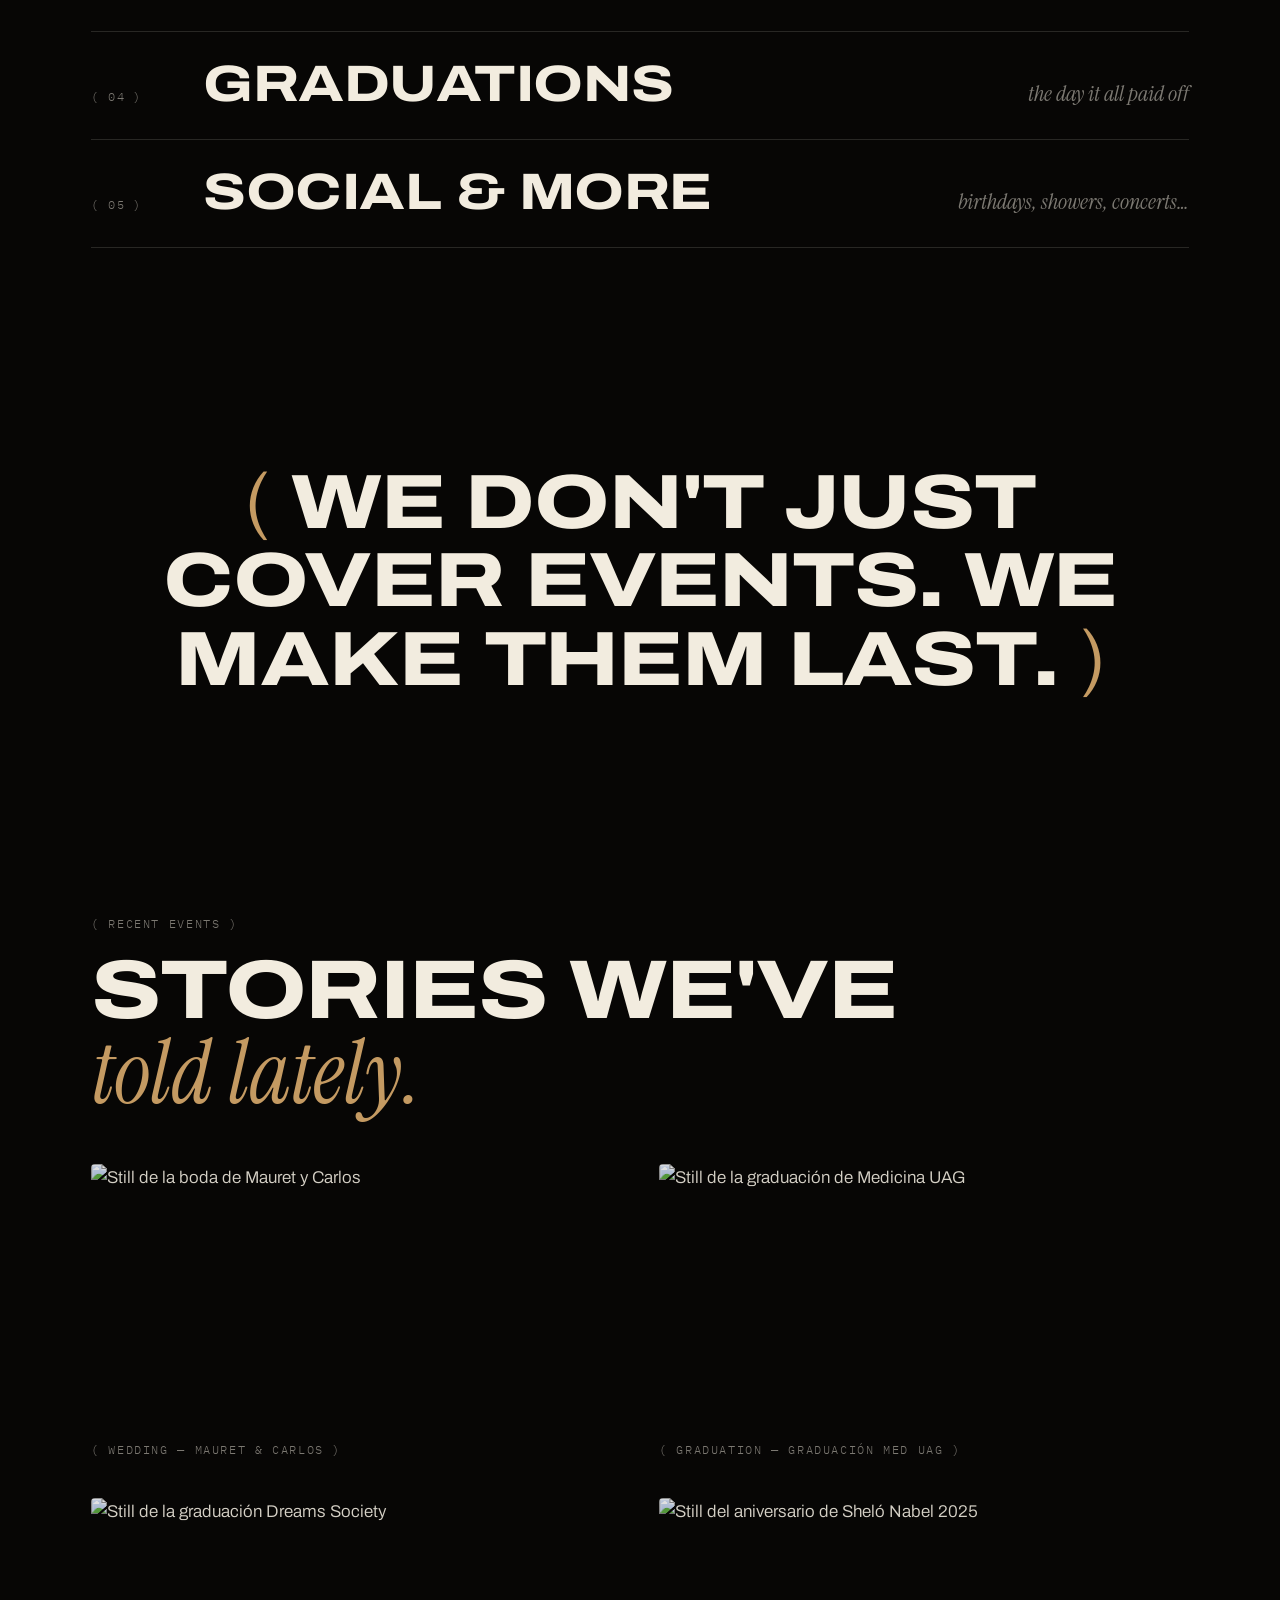
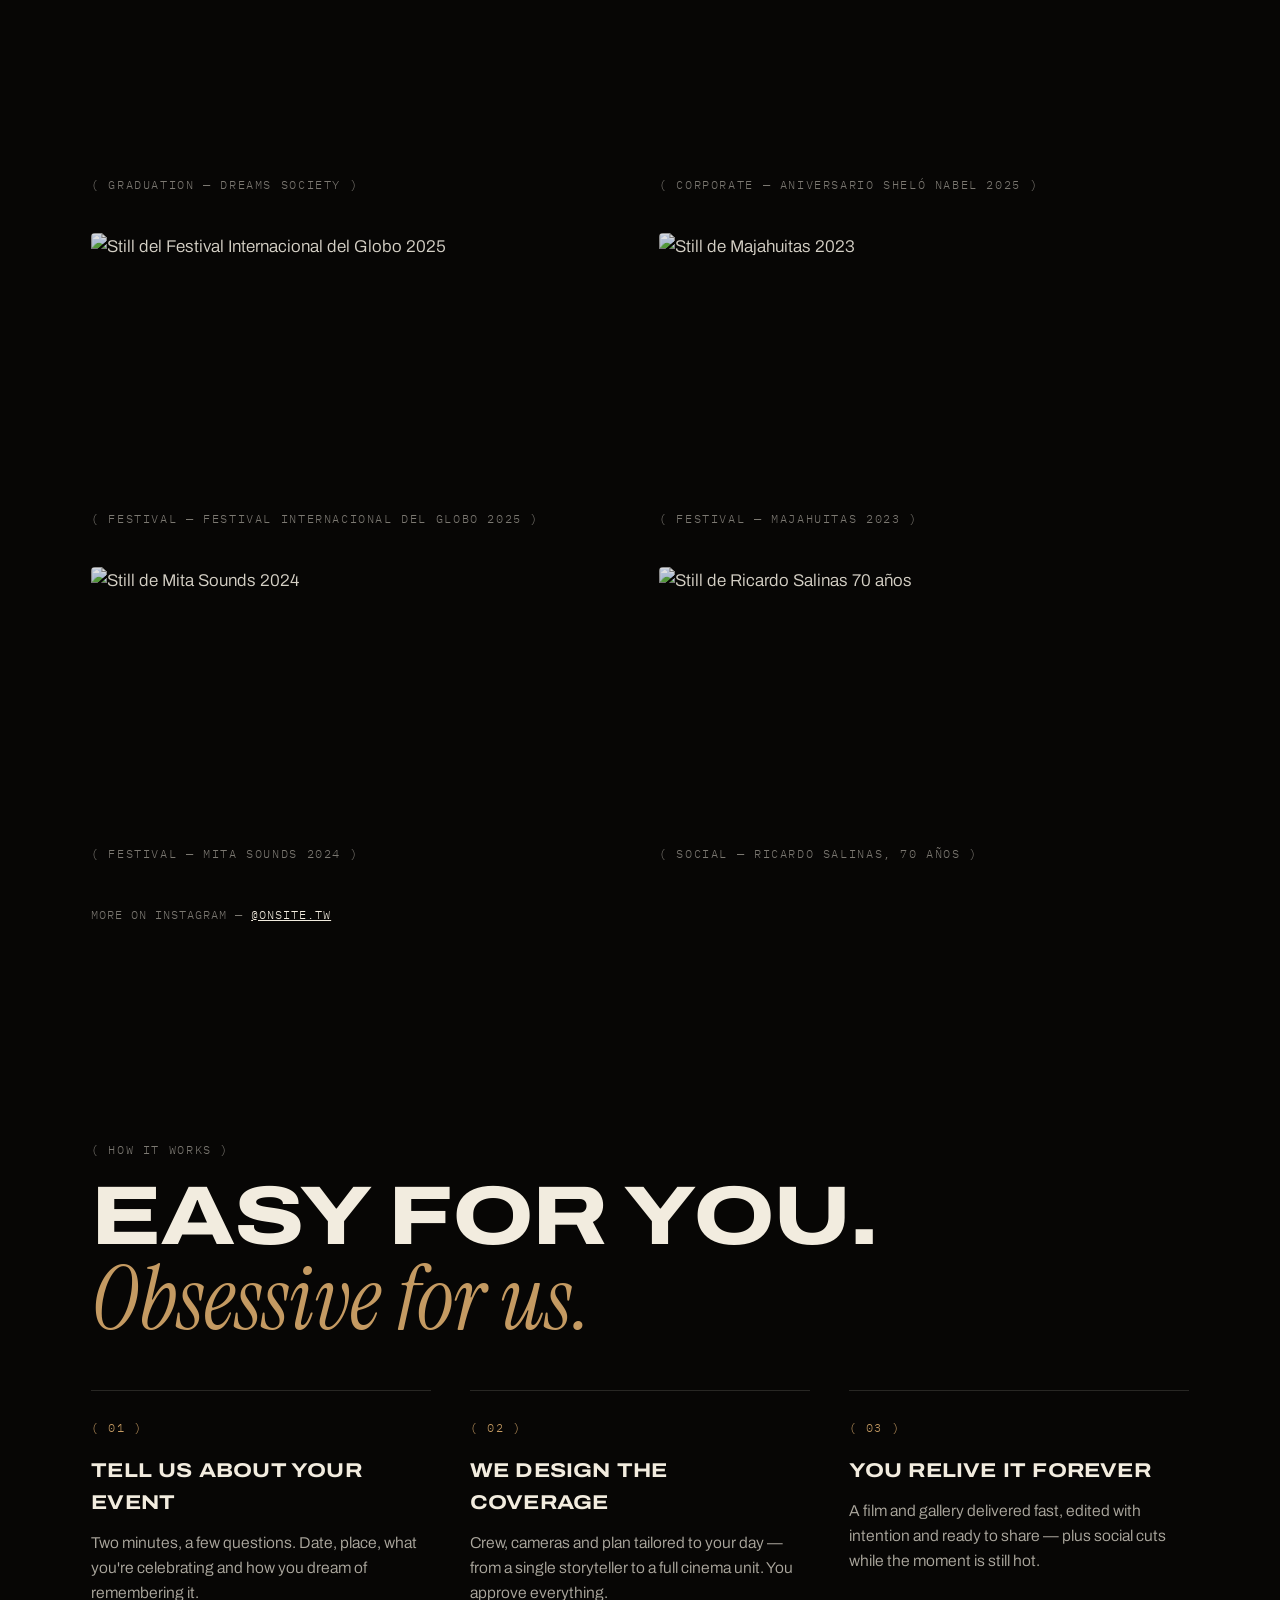
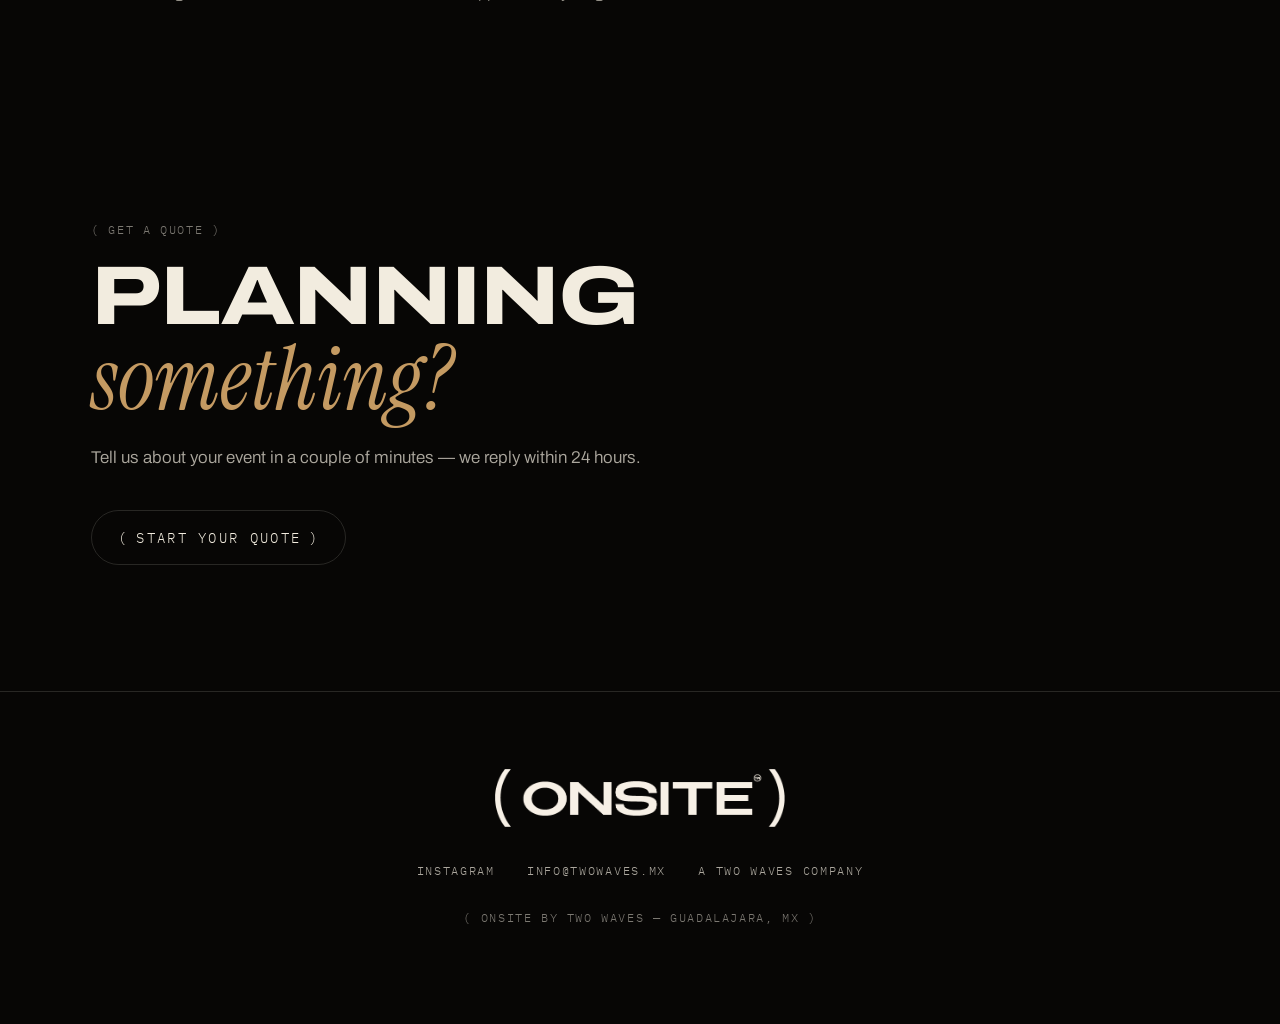
==== commit 4e78c097: "Eventos: reordenar, clic abre el film, correo info@, fondo más oscuro - Orden de "What we cover": Fe" ====
--- a/index.html
+++ b/index.html
@@ -3,7 +3,7 @@
 <head>
   <meta charset="UTF-8">
   <meta name="viewport" content="width=device-width, initial-scale=1.0">
-  <meta name="theme-color" content="#0b0a08">
+  <meta name="theme-color" content="#070605">
   <title>ONSITE — Event Films & Photography by Two Waves</title>
   <meta name="description" content="Transforming life's biggest moments into timeless stories. Tailored photography and videography for graduations, weddings, corporate events, festivals and celebrations. Guadalajara, MX.">
   <meta property="og:title" content="ONSITE — Event Films & Photography">
@@ -26,7 +26,7 @@
   <link rel="preload" as="image" imagesrcset="https://i.vimeocdn.com/video/1788258850-eef01b7567a4fc4e8409b9a0d14969a8032a2446ec3d3ae67d80b50827524d7a-d_640?region=us 640w, https://i.vimeocdn.com/video/1788258850-eef01b7567a4fc4e8409b9a0d14969a8032a2446ec3d3ae67d80b50827524d7a-d_960?region=us 960w"
         imagesizes="100vw" media="(max-width: 860px) and (orientation: portrait)" fetchpriority="high">
   <link href="https://fonts.googleapis.com/css2?family=Archivo:wdth,wght@62.5..125,300..900&family=IBM+Plex+Mono&family=Instrument+Serif:ital@1&display=swap" rel="stylesheet">
-  <link rel="stylesheet" href="css/estilo.css?v=9">
+  <link rel="stylesheet" href="css/estilo.css?v=11">
 </head>
 <body class="cargando">
 
@@ -101,8 +101,8 @@
     <!-- ══════════ MARQUEE ══════════ -->
     <div class="marquee" aria-hidden="true">
       <div class="marquee_pista">
-        <span>( Graduations )</span><span>( Weddings )</span><span>( Corporate )</span><span>( Festivals )</span><span>( Social )</span><span>( Anything worth remembering )</span>
-        <span>( Graduations )</span><span>( Weddings )</span><span>( Corporate )</span><span>( Festivals )</span><span>( Social )</span><span>( Anything worth remembering )</span>
+        <span>( Festivals )</span><span>( Weddings )</span><span>( Corporate )</span><span>( Graduations )</span><span>( Social )</span><span>( Anything worth remembering )</span>
+        <span>( Festivals )</span><span>( Weddings )</span><span>( Corporate )</span><span>( Graduations )</span><span>( Social )</span><span>( Anything worth remembering )</span>
       </div>
     </div>
 
@@ -112,59 +112,62 @@
       <h2 class="titulo-seccion revelar">Every kind<br>of <span class="serif">event.</span></h2>
 
       <ul class="eventos_lista">
-        <!-- Los eventos con clip llevan data-video + data-video-aspecto + data-video-inicio.
-             Los que no tienen (PLACEHOLDER) usan una miniatura del portafolio Two Waves. -->
-        <li class="evento"
+        <!-- Cada evento abre su film en el reproductor al hacer clic (data-film)
+             y muestra un preview al pasar el cursor (data-img + data-video). -->
+        <li class="evento" data-film
+            data-img="https://i.vimeocdn.com/video/2180560408-4ab2845709f8171875f6485fab9d0a1d318442756d9fb75f5982b563cefb0e04-d_1280?region=us"
+            data-video="1210601096"
+            data-video-aspecto="1280x641"
+            data-video-inicio="10"
+            data-titulo="Festival Internacional del Globo 2025" data-tipo="Festival">
+          <div class="evento_fila">
+            <span class="evento_num">( 01 )</span>
+            <span class="evento_nombre">Festivals</span>
+            <span class="evento_frase serif">thousands of people, one story</span>
+          </div>
+        </li>
+        <li class="evento" data-film
+            data-img="https://i.vimeocdn.com/video/2180555969-d1691d8267af497bc4de1659d9a2716b8a5ce75d702e1b4c2d4fc7a61d8db7b7-d_1280?region=us"
+            data-video="1210597438"
+            data-video-aspecto="1280x640"
+            data-video-inicio="10"
+            data-titulo="Mauret &amp; Carlos" data-tipo="Wedding">
+          <div class="evento_fila">
+            <span class="evento_num">( 02 )</span>
+            <span class="evento_nombre">Weddings</span>
+            <span class="evento_frase serif">one day, every feeling</span>
+          </div>
+        </li>
+        <li class="evento" data-film
+            data-img="https://i.vimeocdn.com/video/2180629843-2d24c5d8c7baebec0e402907995fccf3a107cd8662c94f1c09065f3cc2c2d982-d_1280?region=us"
+            data-video="1210651474"
+            data-video-aspecto="1280x640"
+            data-video-inicio="10"
+            data-titulo="Aniversario Sheló Nabel 2025" data-tipo="Corporate">
+          <div class="evento_fila">
+            <span class="evento_num">( 03 )</span>
+            <span class="evento_nombre">Corporate</span>
+            <span class="evento_frase serif">launches, summits, brand nights</span>
+          </div>
+        </li>
+        <li class="evento" data-film
             data-img="https://i.vimeocdn.com/video/2180556955-6beee52b9fadb29bb6a34e0e80a979771f9bca8ddb5b38bc1e3c62b3fc87af1d-d_1280?region=us"
             data-video="1210598661"
             data-video-aspecto="1280x640"
-            data-video-inicio="10">
-          <div class="evento_fila">
-            <span class="evento_num">( 01 )</span>
+            data-video-inicio="10"
+            data-titulo="Graduación Med UAG" data-tipo="Graduation">
+          <div class="evento_fila">
+            <span class="evento_num">( 04 )</span>
             <span class="evento_nombre">Graduations</span>
             <span class="evento_frase serif">the day it all paid off</span>
           </div>
         </li>
-        <!-- Weddings muestra el clip de "MAURET & CARLOS" al pasar el cursor.
-             Para darle video a otro evento: mismos tres data-video-*. -->
-        <li class="evento"
-            data-img="https://i.vimeocdn.com/video/2180555969-d1691d8267af497bc4de1659d9a2716b8a5ce75d702e1b4c2d4fc7a61d8db7b7-d_1280?region=us"
-            data-video="1210597438"
-            data-video-aspecto="1280x640"
-            data-video-inicio="10">
-          <div class="evento_fila">
-            <span class="evento_num">( 02 )</span>
-            <span class="evento_nombre">Weddings</span>
-            <span class="evento_frase serif">one day, every feeling</span>
-          </div>
-        </li>
-        <li class="evento"
-            data-img="https://i.vimeocdn.com/video/2180629843-2d24c5d8c7baebec0e402907995fccf3a107cd8662c94f1c09065f3cc2c2d982-d_1280?region=us"
-            data-video="1210651474"
-            data-video-aspecto="1280x640"
-            data-video-inicio="10">
-          <div class="evento_fila">
-            <span class="evento_num">( 03 )</span>
-            <span class="evento_nombre">Corporate</span>
-            <span class="evento_frase serif">launches, summits, brand nights</span>
-          </div>
-        </li>
-        <li class="evento"
-            data-img="https://i.vimeocdn.com/video/2180560408-4ab2845709f8171875f6485fab9d0a1d318442756d9fb75f5982b563cefb0e04-d_1280?region=us"
-            data-video="1210601096"
-            data-video-aspecto="1280x641"
-            data-video-inicio="10">
-          <div class="evento_fila">
-            <span class="evento_num">( 04 )</span>
-            <span class="evento_nombre">Festivals</span>
-            <span class="evento_frase serif">thousands of people, one story</span>
-          </div>
-        </li>
-        <li class="evento"
+        <li class="evento" data-film
             data-img="https://i.vimeocdn.com/video/2080383136-a4d6bf9354ae227ca2fe5f4fb104303033d6dc26b3bbc28994c7f43076506f53-d_1280?region=us"
             data-video="1135144526"
             data-video-aspecto="1280x540"
-            data-video-inicio="10">
+            data-video-inicio="10"
+            data-titulo="Ricardo Salinas, 70 años" data-tipo="Social">
           <div class="evento_fila">
             <span class="evento_num">( 05 )</span>
             <span class="evento_nombre">Social &amp; more</span>
@@ -348,12 +351,12 @@
     <img class="footer_logo" src="img/logo-parens-cream.png" alt="( ONSITE )">
     <div class="footer_links">
       <a href="https://www.instagram.com/onsite.tw/" target="_blank" rel="noopener">Instagram</a>
-      <a href="mailto:contacto@twowaves.mx">contacto@twowaves.mx</a>
+      <a href="mailto:info@twowaves.mx">info@twowaves.mx</a>
       <a href="https://www.twowaves.mx" target="_blank" rel="noopener">A Two Waves company</a>
     </div>
     <p class="footer_firma etiqueta">( ONSITE by Two Waves — Guadalajara, MX )</p>
   </footer>
 
-  <script src="js/main.js?v=9"></script>
+  <script src="js/main.js?v=11"></script>
 </body>
 </html>
--- a/css/estilo.css
+++ b/css/estilo.css
@@ -5,8 +5,8 @@
    ═══════════════════════════════════════════════ */
 
 :root {
-  --negro: #0b0a08;
-  --negro-2: #14110d;
+  --negro: #070605;
+  --negro-2: #100e0b;
   --crema: #f2ecdf;
   --crema-70: rgba(242, 236, 223, 0.7);
   --crema-50: rgba(242, 236, 223, 0.5);
@@ -178,7 +178,7 @@
   transition: background 0.4s, backdrop-filter 0.4s, padding 0.4s;
 }
 .nav.pegada {
-  background: rgba(11, 10, 8, 0.82);
+  background: rgba(7, 6, 5, 0.82);
   backdrop-filter: blur(14px);
   -webkit-backdrop-filter: blur(14px);
   padding-top: 0.75rem;
@@ -280,8 +280,8 @@
   position: absolute;
   inset: 0;
   background:
-    radial-gradient(120% 90% at 50% 30%, transparent 40%, rgba(11, 10, 8, 0.75) 100%),
-    linear-gradient(to bottom, rgba(11, 10, 8, 0.55), transparent 30%, transparent 62%, var(--negro) 100%);
+    radial-gradient(120% 90% at 50% 30%, transparent 40%, rgba(7, 6, 5, 0.75) 100%),
+    linear-gradient(to bottom, rgba(7, 6, 5, 0.55), transparent 30%, transparent 62%, var(--negro) 100%);
 }
 .hero_contenido { max-width: var(--ancho); margin: 0 auto; width: 100%; }
 .hero_titulo {
@@ -358,6 +358,7 @@
   text-align: left;
   padding: 1.7rem 0;
   transition: padding 0.35s;
+  cursor: pointer; /* abre el film en el reproductor al hacer clic */
 }
 .evento_fila:hover { padding-left: 0.8rem; }
 .evento_num { font-family: var(--mono); font-size: 0.75rem; letter-spacing: 0.12em; color: var(--crema-50); }
@@ -473,7 +474,7 @@
 .reproductor_fondo {
   position: fixed;
   inset: 0;
-  background: rgba(11, 10, 8, 0.92);
+  background: rgba(7, 6, 5, 0.92);
   backdrop-filter: blur(10px);
   -webkit-backdrop-filter: blur(10px);
   opacity: 0;
@@ -577,7 +578,7 @@
   border: 1px solid rgba(242, 236, 223, 0.5);
   border-radius: 99px;
   backdrop-filter: blur(6px);
-  background: rgba(11, 10, 8, 0.35);
+  background: rgba(7, 6, 5, 0.35);
   opacity: 0;
   transition: opacity 0.35s, transform 0.35s cubic-bezier(0.2, 0.7, 0.3, 1);
   pointer-events: none;
@@ -737,7 +738,7 @@
   z-index: 140;
   display: grid;
   place-items: center;
-  background: rgba(11, 10, 8, 0.85);
+  background: rgba(7, 6, 5, 0.85);
   backdrop-filter: blur(8px);
   padding: var(--margen);
 }
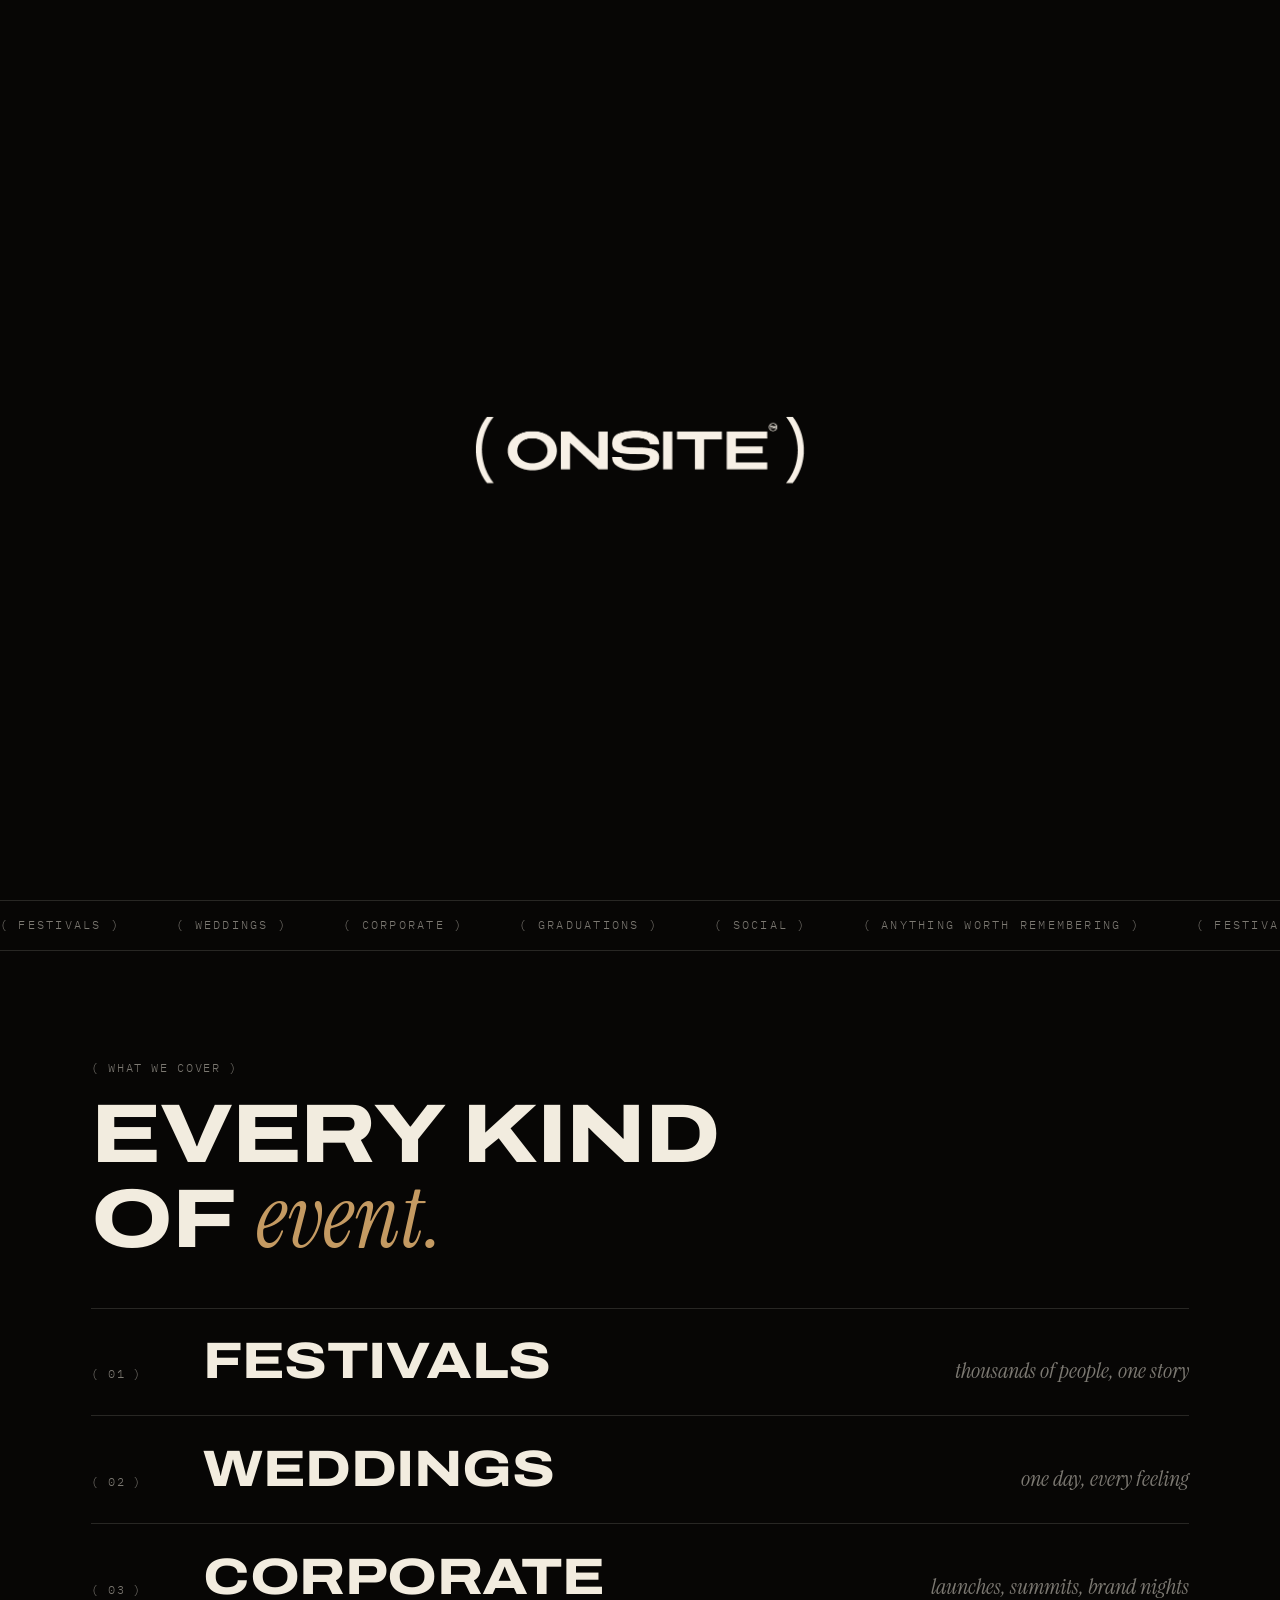
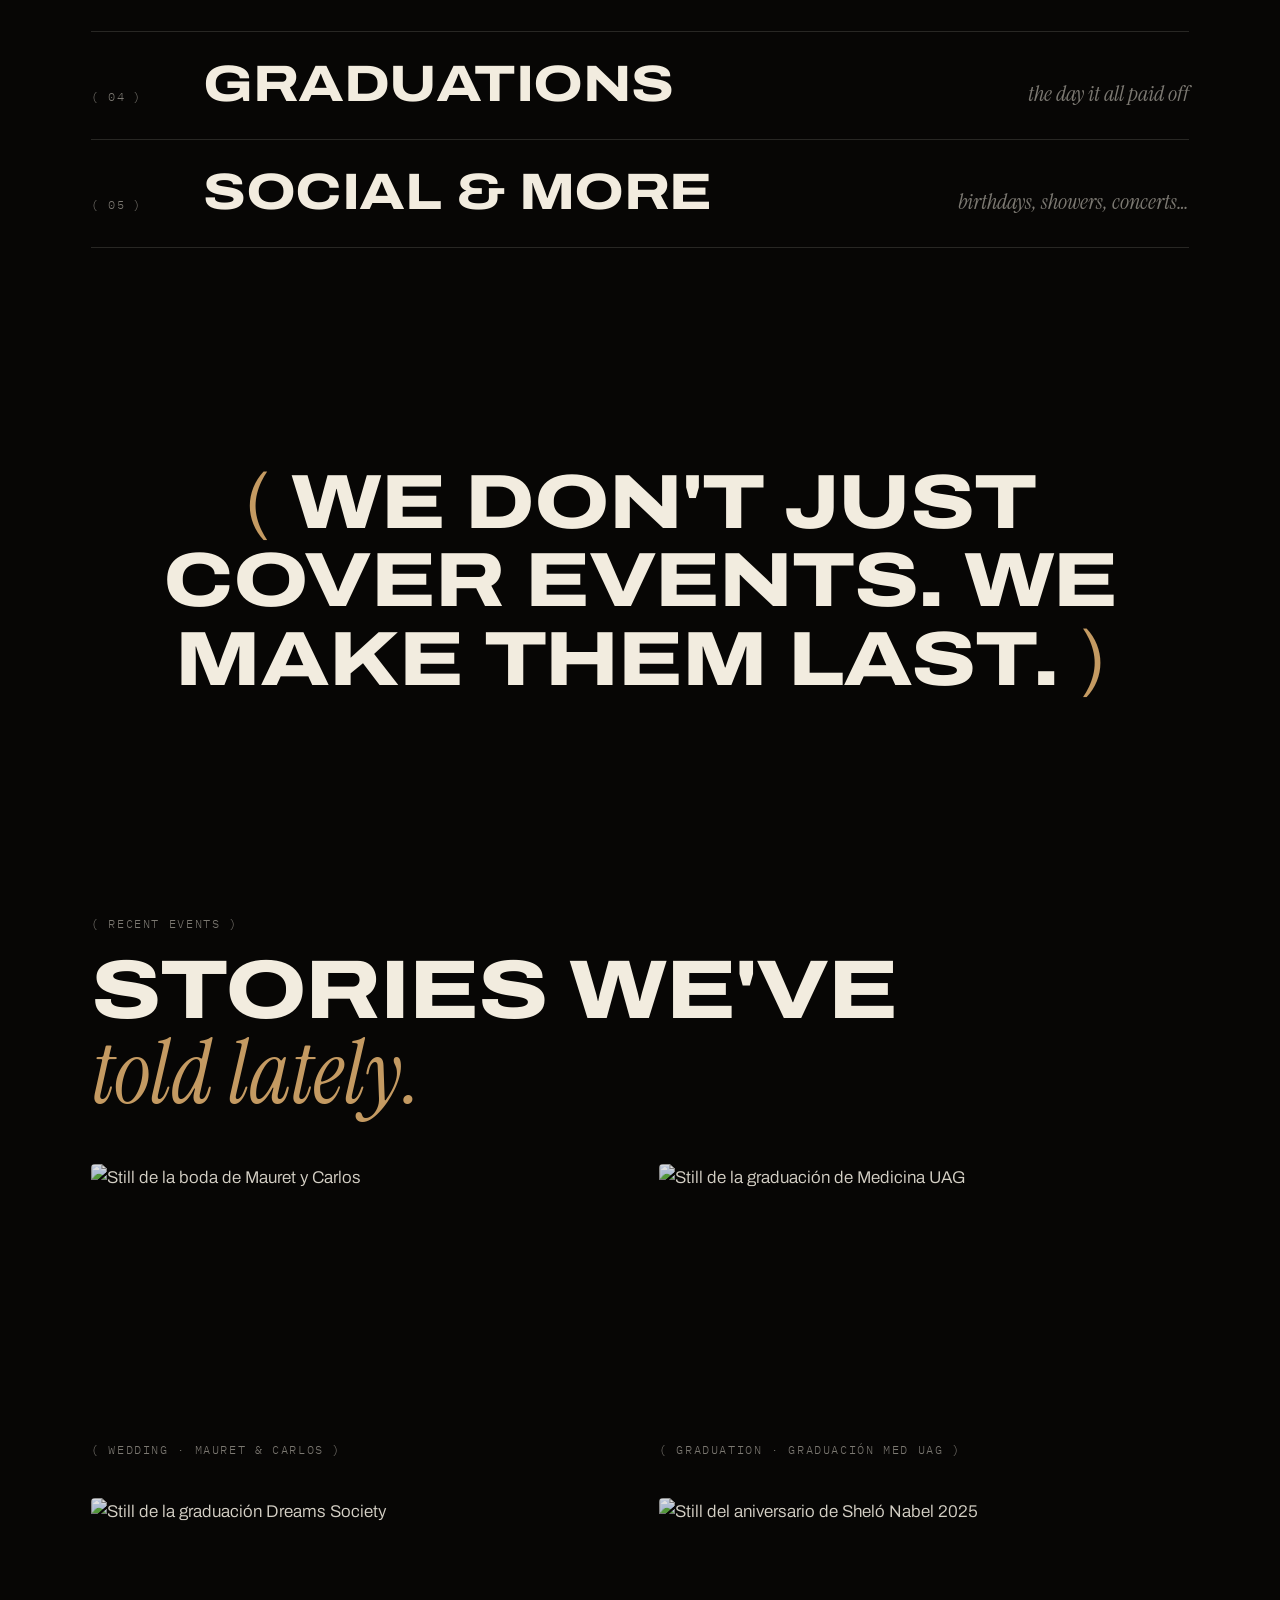
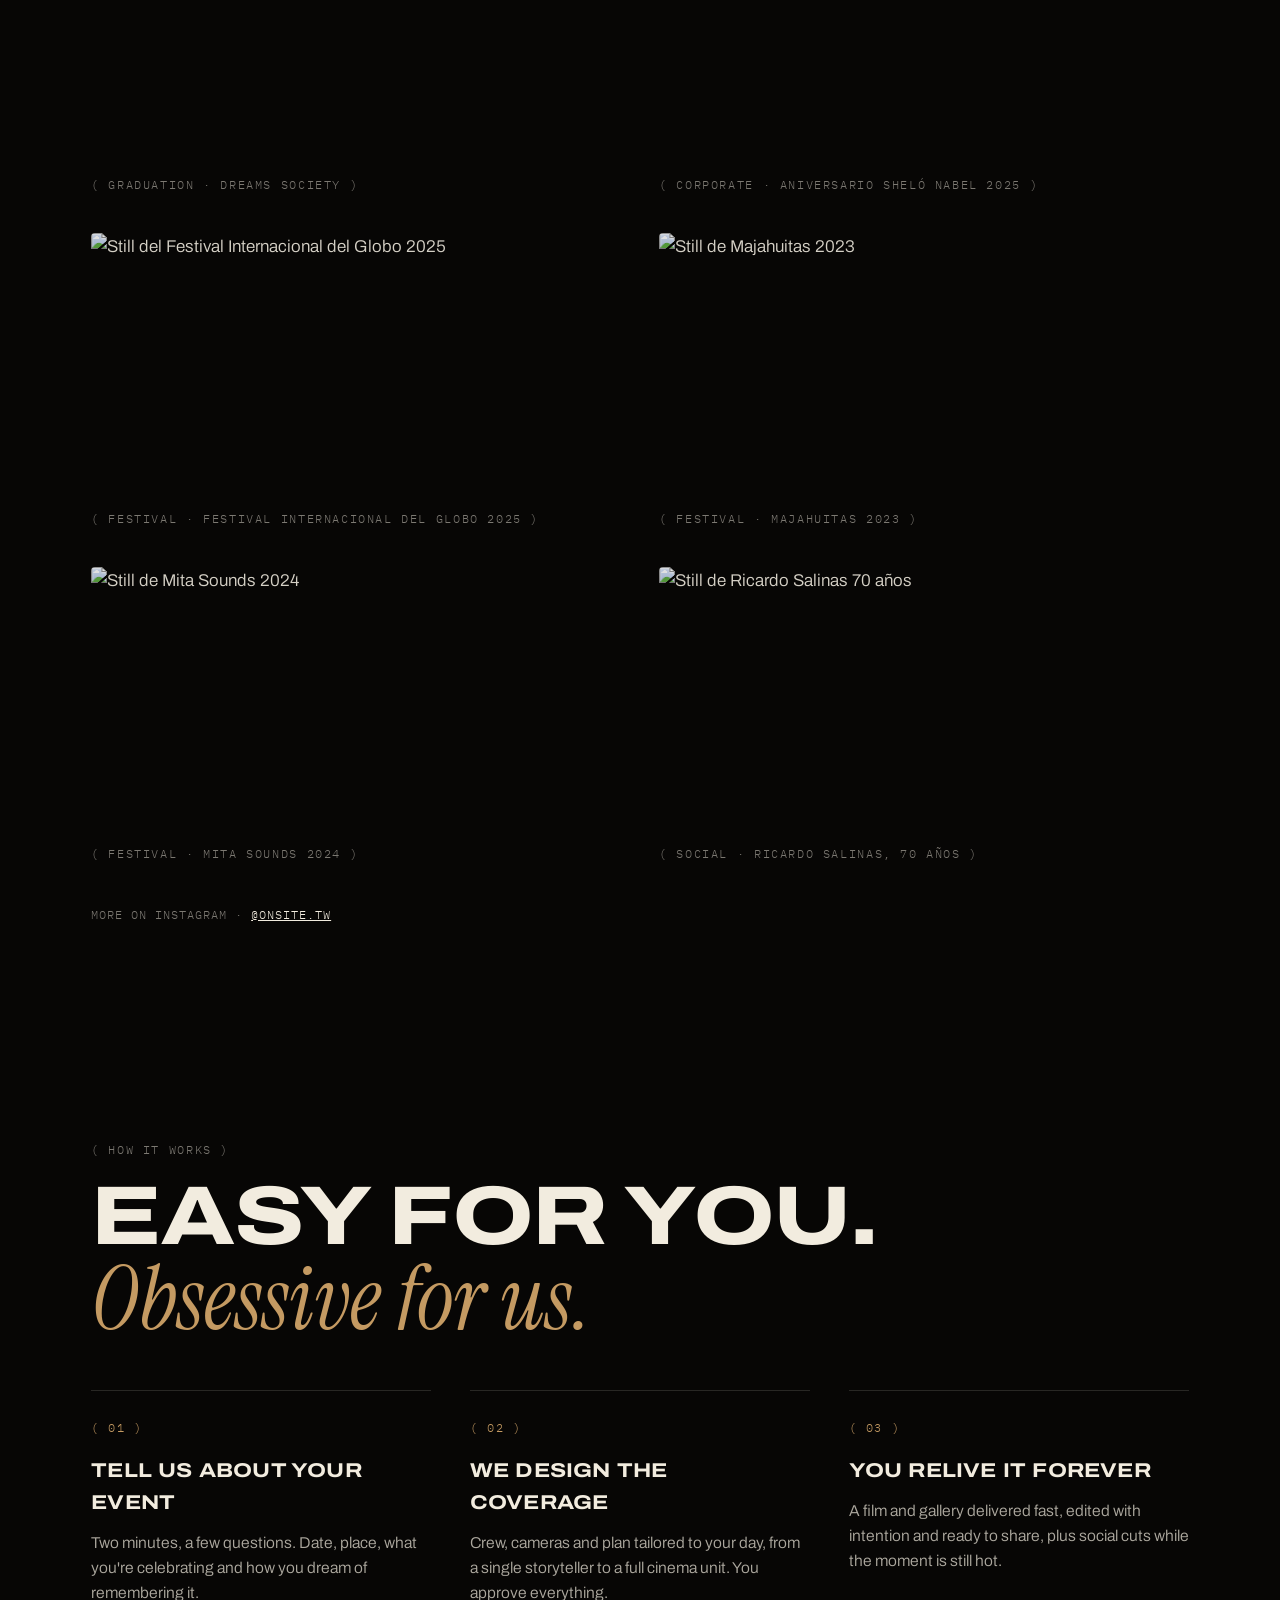
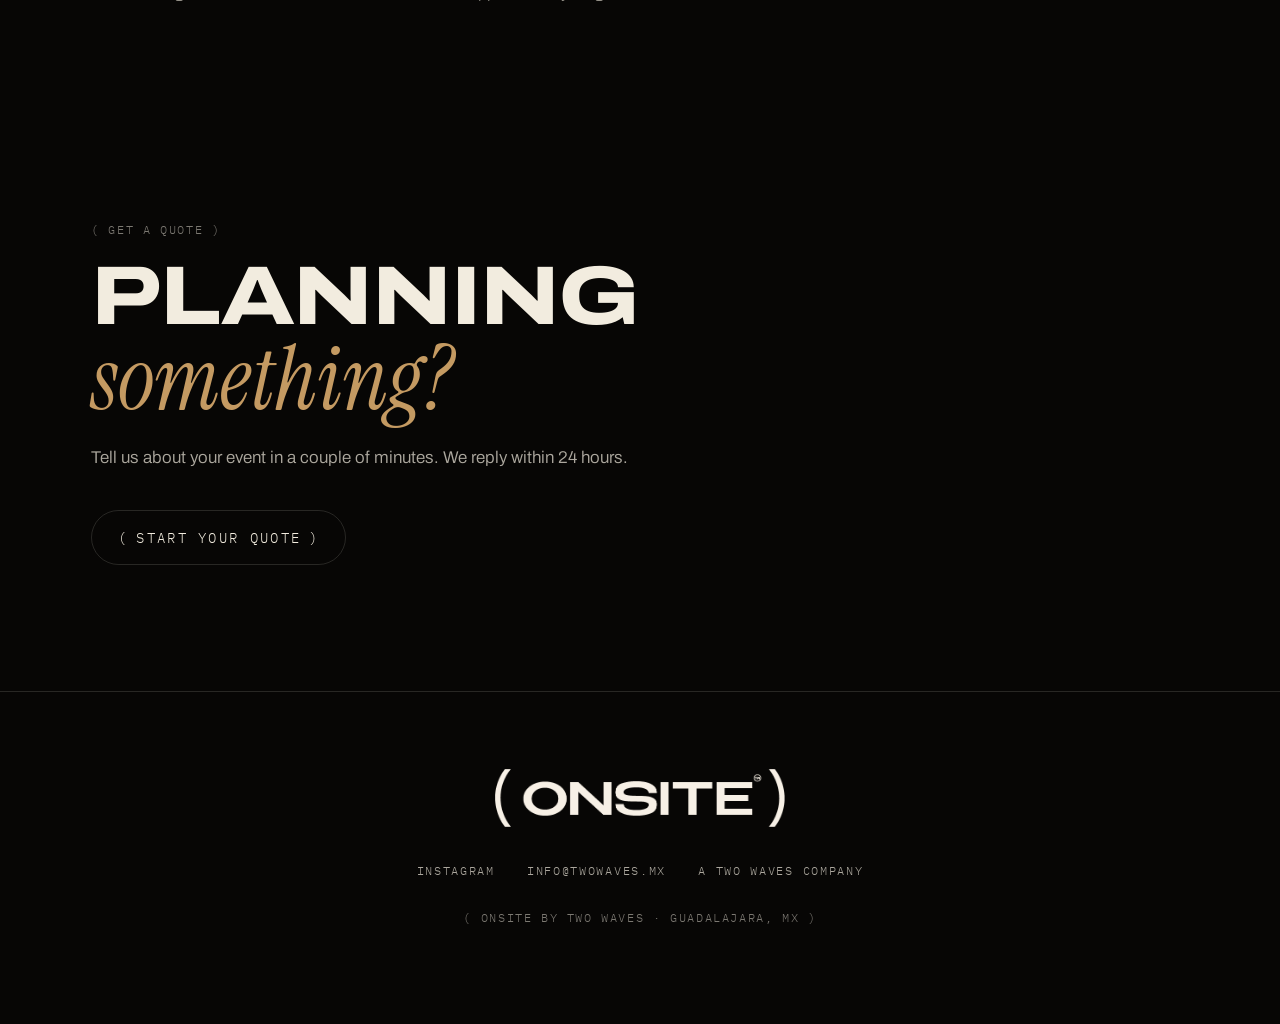
==== commit 8d4059ce: "Quitar todos los guiones largos (—) del texto visible Separadores → punto medio "·" (ya en el diseño" ====
--- a/index.html
+++ b/index.html
@@ -4,9 +4,9 @@
   <meta charset="UTF-8">
   <meta name="viewport" content="width=device-width, initial-scale=1.0">
   <meta name="theme-color" content="#070605">
-  <title>ONSITE — Event Films & Photography by Two Waves</title>
+  <title>ONSITE · Event Films & Photography by Two Waves</title>
   <meta name="description" content="Transforming life's biggest moments into timeless stories. Tailored photography and videography for graduations, weddings, corporate events, festivals and celebrations. Guadalajara, MX.">
-  <meta property="og:title" content="ONSITE — Event Films & Photography">
+  <meta property="og:title" content="ONSITE · Event Films & Photography">
   <meta property="og:description" content="Transforming life's biggest moments into timeless stories. Graduations, weddings, corporate events, festivals & celebrations.">
   <meta property="og:type" content="website">
   <link rel="canonical" href="https://www.twowaves.mx/onsite/">
@@ -26,7 +26,7 @@
   <link rel="preload" as="image" imagesrcset="https://i.vimeocdn.com/video/1788258850-eef01b7567a4fc4e8409b9a0d14969a8032a2446ec3d3ae67d80b50827524d7a-d_640?region=us 640w, https://i.vimeocdn.com/video/1788258850-eef01b7567a4fc4e8409b9a0d14969a8032a2446ec3d3ae67d80b50827524d7a-d_960?region=us 960w"
         imagesizes="100vw" media="(max-width: 860px) and (orientation: portrait)" fetchpriority="high">
   <link href="https://fonts.googleapis.com/css2?family=Archivo:wdth,wght@62.5..125,300..900&family=IBM+Plex+Mono&family=Instrument+Serif:ital@1&display=swap" rel="stylesheet">
-  <link rel="stylesheet" href="css/estilo.css?v=11">
+  <link rel="stylesheet" href="css/estilo.css?v=12">
 </head>
 <body class="cargando">
 
@@ -39,7 +39,7 @@
 
   <!-- ══════════ NAVEGACIÓN ══════════ -->
   <header class="nav" id="nav">
-    <a class="nav_logo" href="#" aria-label="ONSITE — home">
+    <a class="nav_logo" href="#" aria-label="ONSITE home">
       <img src="img/wordmark-cream.png" alt="ONSITE">
       <span class="nav_sello">by Two Waves</span>
     </a>
@@ -93,7 +93,7 @@
         </div>
       </div>
       <div class="hero_base">
-        <span class="etiqueta">Guadalajara, MX — available worldwide</span>
+        <span class="etiqueta">Guadalajara, MX · available worldwide</span>
         <span class="etiqueta hero_scroll">Scroll</span>
       </div>
     </section>
@@ -203,7 +203,7 @@
                  sizes="(max-width: 860px) 92vw, 46vw" alt="Still de la boda de Mauret y Carlos" loading="lazy" decoding="async">
             <span class="trabajo_play" aria-hidden="true">( Play )</span>
           </figure>
-          <p class="etiqueta">( Wedding — Mauret &amp; Carlos )</p>
+          <p class="etiqueta">( Wedding · Mauret &amp; Carlos )</p>
         </a>
         <a class="trabajo revelar" href="https://vimeo.com/1210598661" target="_blank" rel="noopener"
            data-film data-video="1210598661" data-video-aspecto="1280x640"
@@ -214,7 +214,7 @@
                  sizes="(max-width: 860px) 92vw, 46vw" alt="Still de la graduación de Medicina UAG" loading="lazy" decoding="async">
             <span class="trabajo_play" aria-hidden="true">( Play )</span>
           </figure>
-          <p class="etiqueta">( Graduation — Graduación Med UAG )</p>
+          <p class="etiqueta">( Graduation · Graduación Med UAG )</p>
         </a>
         <a class="trabajo revelar" href="https://vimeo.com/1058801912" target="_blank" rel="noopener"
            data-film data-video="1058801912" data-video-aspecto="1280x653"
@@ -225,7 +225,7 @@
                  sizes="(max-width: 860px) 92vw, 46vw" alt="Still de la graduación Dreams Society" loading="lazy" decoding="async">
             <span class="trabajo_play" aria-hidden="true">( Play )</span>
           </figure>
-          <p class="etiqueta">( Graduation — Dreams Society )</p>
+          <p class="etiqueta">( Graduation · Dreams Society )</p>
         </a>
         <a class="trabajo revelar" href="https://vimeo.com/1210651474" target="_blank" rel="noopener"
            data-film data-video="1210651474" data-video-aspecto="1280x640"
@@ -236,7 +236,7 @@
                  sizes="(max-width: 860px) 92vw, 46vw" alt="Still del aniversario de Sheló Nabel 2025" loading="lazy" decoding="async">
             <span class="trabajo_play" aria-hidden="true">( Play )</span>
           </figure>
-          <p class="etiqueta">( Corporate — Aniversario Sheló Nabel 2025 )</p>
+          <p class="etiqueta">( Corporate · Aniversario Sheló Nabel 2025 )</p>
         </a>
         <a class="trabajo revelar" href="https://vimeo.com/1210601096" target="_blank" rel="noopener"
            data-film data-video="1210601096" data-video-aspecto="1280x641"
@@ -247,7 +247,7 @@
                  sizes="(max-width: 860px) 92vw, 46vw" alt="Still del Festival Internacional del Globo 2025" loading="lazy" decoding="async">
             <span class="trabajo_play" aria-hidden="true">( Play )</span>
           </figure>
-          <p class="etiqueta">( Festival — Festival Internacional del Globo 2025 )</p>
+          <p class="etiqueta">( Festival · Festival Internacional del Globo 2025 )</p>
         </a>
         <a class="trabajo revelar" href="https://vimeo.com/924251635" target="_blank" rel="noopener"
            data-film data-video="924251635" data-video-aspecto="1280x545"
@@ -258,7 +258,7 @@
                  sizes="(max-width: 860px) 92vw, 46vw" alt="Still de Majahuitas 2023" loading="lazy" decoding="async">
             <span class="trabajo_play" aria-hidden="true">( Play )</span>
           </figure>
-          <p class="etiqueta">( Festival — Majahuitas 2023 )</p>
+          <p class="etiqueta">( Festival · Majahuitas 2023 )</p>
         </a>
         <a class="trabajo revelar" href="https://vimeo.com/997132154" target="_blank" rel="noopener"
            data-film data-video="997132154" data-video-aspecto="1280x649"
@@ -269,7 +269,7 @@
                  sizes="(max-width: 860px) 92vw, 46vw" alt="Still de Mita Sounds 2024" loading="lazy" decoding="async">
             <span class="trabajo_play" aria-hidden="true">( Play )</span>
           </figure>
-          <p class="etiqueta">( Festival — Mita Sounds 2024 )</p>
+          <p class="etiqueta">( Festival · Mita Sounds 2024 )</p>
         </a>
         <a class="trabajo revelar" href="https://vimeo.com/1135144526" target="_blank" rel="noopener"
            data-film data-video="1135144526" data-video-aspecto="1280x540"
@@ -280,10 +280,10 @@
                  sizes="(max-width: 860px) 92vw, 46vw" alt="Still de Ricardo Salinas 70 años" loading="lazy" decoding="async">
             <span class="trabajo_play" aria-hidden="true">( Play )</span>
           </figure>
-          <p class="etiqueta">( Social — Ricardo Salinas, 70 años )</p>
-        </a>
-      </div>
-      <p class="nota revelar">More on Instagram — <a href="https://www.instagram.com/onsite.tw/" target="_blank" rel="noopener">@onsite.tw</a></p>
+          <p class="etiqueta">( Social · Ricardo Salinas, 70 años )</p>
+        </a>
+      </div>
+      <p class="nota revelar">More on Instagram · <a href="https://www.instagram.com/onsite.tw/" target="_blank" rel="noopener">@onsite.tw</a></p>
     </section>
 
     <!-- ══════════ PROCESO ══════════ -->
@@ -299,12 +299,12 @@
         <li class="paso revelar">
           <span class="paso_num etiqueta">( 02 )</span>
           <h3>We design the coverage</h3>
-          <p>Crew, cameras and plan tailored to your day — from a single storyteller to a full cinema unit. You approve everything.</p>
+          <p>Crew, cameras and plan tailored to your day, from a single storyteller to a full cinema unit. You approve everything.</p>
         </li>
         <li class="paso revelar">
           <span class="paso_num etiqueta">( 03 )</span>
           <h3>You relive it forever</h3>
-          <p>A film and gallery delivered fast, edited with intention and ready to share — plus social cuts while the moment is still hot.</p>
+          <p>A film and gallery delivered fast, edited with intention and ready to share, plus social cuts while the moment is still hot.</p>
         </li>
       </ol>
     </section>
@@ -314,7 +314,7 @@
       <p class="etiqueta revelar">( Get a quote )</p>
       <h2 class="titulo-seccion revelar">Planning<br><span class="serif">something?</span></h2>
       <p class="cierre_sub revelar">
-        Tell us about your event in a couple of minutes — we reply within 24 hours.
+        Tell us about your event in a couple of minutes. We reply within 24 hours.
       </p>
       <a class="boton grande revelar" href="quote.html"><span class="paren">(</span> Start your quote <span class="paren">)</span></a>
     </section>
@@ -354,9 +354,9 @@
       <a href="mailto:info@twowaves.mx">info@twowaves.mx</a>
       <a href="https://www.twowaves.mx" target="_blank" rel="noopener">A Two Waves company</a>
     </div>
-    <p class="footer_firma etiqueta">( ONSITE by Two Waves — Guadalajara, MX )</p>
+    <p class="footer_firma etiqueta">( ONSITE by Two Waves · Guadalajara, MX )</p>
   </footer>
 
-  <script src="js/main.js?v=11"></script>
+  <script src="js/main.js?v=12"></script>
 </body>
 </html>
